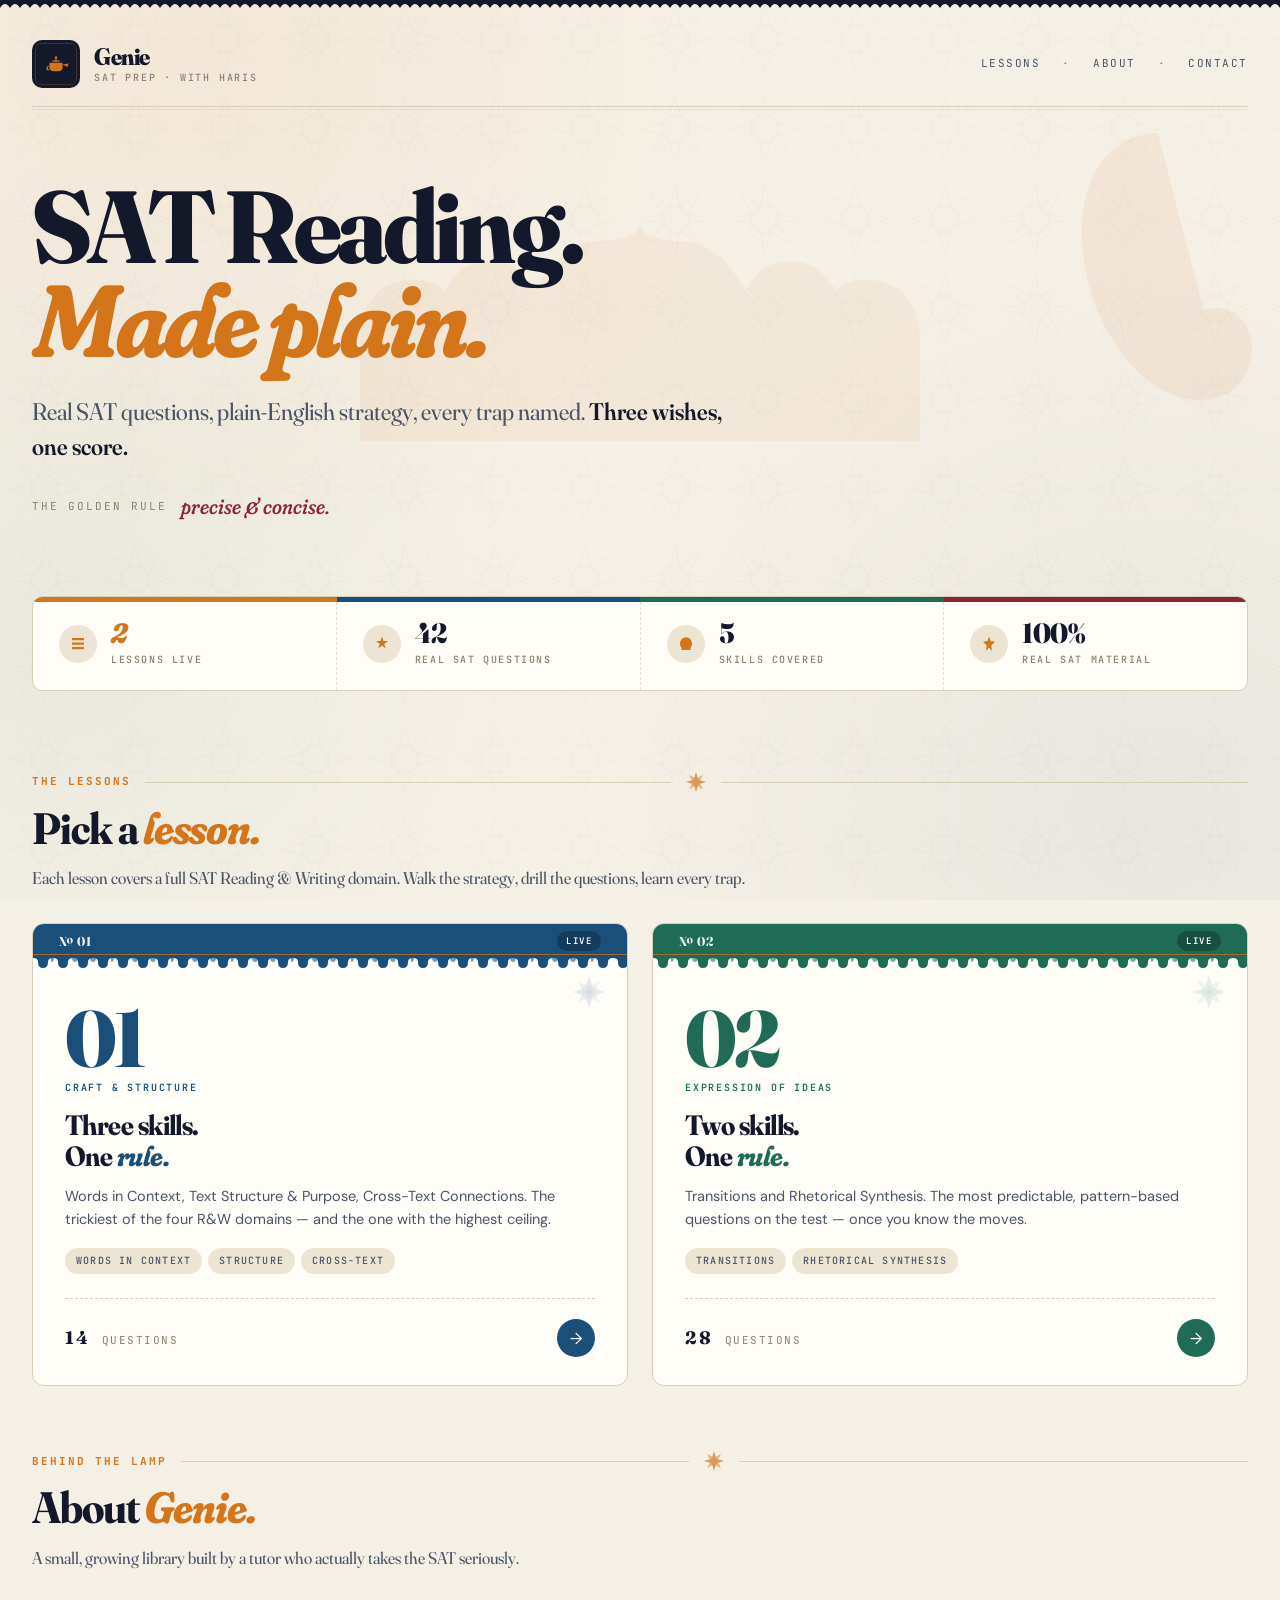
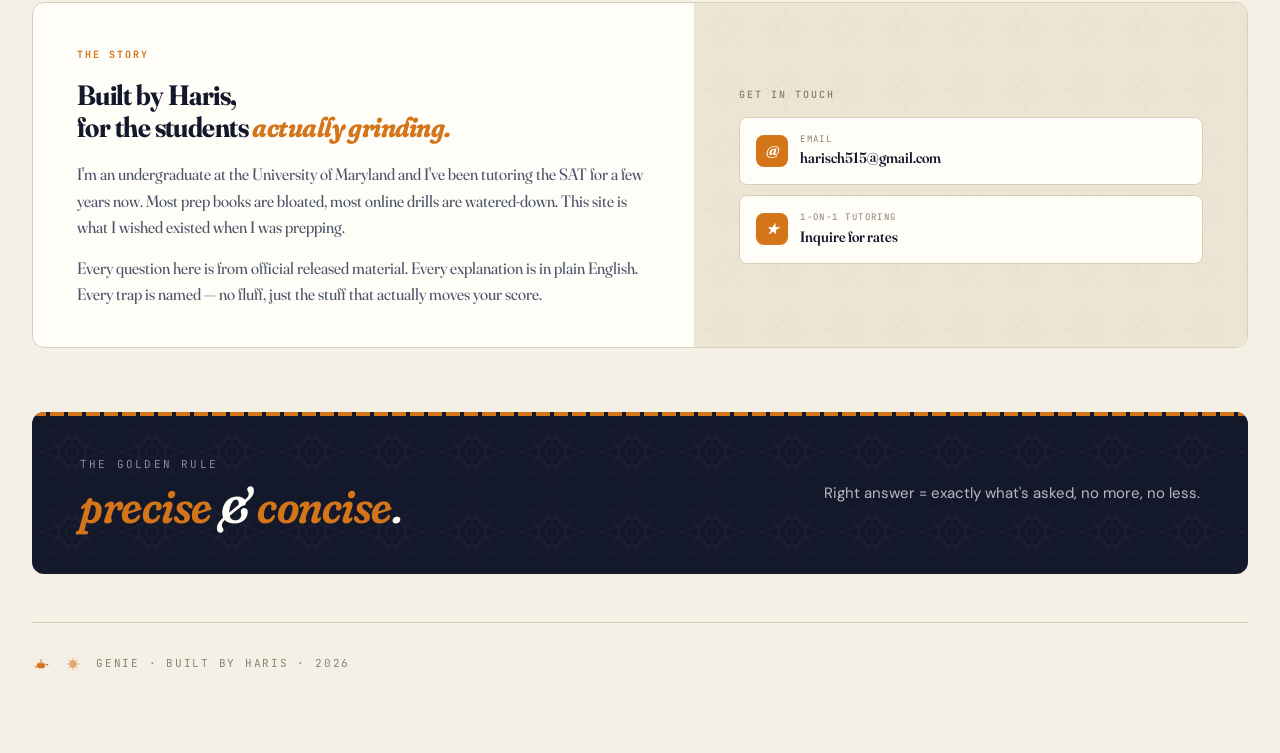
==== index.html @ b283411b "Add files via upload" ====
<!DOCTYPE html>
<html lang="en">
<head>
<meta charset="UTF-8">
<meta name="viewport" content="width=device-width, initial-scale=1.0">
<title>Genie · SAT Prep with Haris</title>
<meta name="description" content="Real SAT Reading & Writing questions, walked through in plain English.">
<meta property="og:title" content="Genie · SAT Prep with Haris">
<meta property="og:description" content="Real SAT Reading & Writing questions, walked through in plain English.">
<meta property="og:type" content="website">
<meta name="twitter:card" content="summary">
<link rel="icon" type="image/svg+xml" href="data:image/svg+xml,%3Csvg xmlns='http://www.w3.org/2000/svg' viewBox='0 0 100 100'%3E%3Crect width='100' height='100' rx='18' fill='%2314182b'/%3E%3Cg fill='%23d4751a'%3E%3Ccircle cx='50' cy='28' r='4'/%3E%3Crect x='48' y='30' width='4' height='8'/%3E%3Cellipse cx='50' cy='40' rx='14' ry='2.5'/%3E%3Cpath d='M 30 46 Q 28 46 28 50 L 28 62 Q 28 72 40 74 L 60 74 Q 72 72 72 62 L 72 50 Q 72 46 70 46 Z'/%3E%3Cpath d='M 72 52 L 92 48 L 88 60 Z'/%3E%3Cpath d='M 28 56 Q 18 56 18 64 Q 18 72 24 72 L 28 70 Q 22 66 22 62 Q 22 58 28 58 Z'/%3E%3C/g%3E%3C/svg%3E">
<link rel="preconnect" href="https://fonts.googleapis.com">
<link rel="preconnect" href="https://fonts.gstatic.com" crossorigin>
<link href="https://fonts.googleapis.com/css2?family=Fraunces:opsz,wght,SOFT@9..144,400;9..144,500;9..144,600;9..144,700;9..144,800;9..144,900&family=DM+Sans:opsz,wght@9..40,400;9..40,500;9..40,600;9..40,700&family=JetBrains+Mono:wght@400;500;600&display=swap" rel="stylesheet">
<link rel="stylesheet" href="style.css">
</head>
<body>
<div class="app">
  <div class="frieze-top"></div>

  <div class="topbar">
    <a href="index.html" class="brand-link">
      <div class="brand-mark"><svg viewBox="0 0 100 100" xmlns="http://www.w3.org/2000/svg">
        <circle cx="50" cy="28" r="4"/>
        <rect x="48" y="30" width="4" height="8"/>
        <ellipse cx="50" cy="40" rx="14" ry="2.5"/>
        <path d="M 30 46 Q 28 46 28 50 L 28 62 Q 28 72 40 74 L 60 74 Q 72 72 72 62 L 72 50 Q 72 46 70 46 Z"/>
        <path d="M 72 52 L 92 48 L 88 60 Z"/>
        <path d="M 28 56 Q 18 56 18 64 Q 18 72 24 72 L 28 70 Q 22 66 22 62 Q 22 58 28 58 Z"/>
      </svg></div>
      <div class="brand-text">
        <div class="brand-name">Genie</div>
        <div class="brand-tag">SAT Prep · with Haris</div>
      </div>
    </a>
    <nav class="topbar-meta">
      <a href="index.html#lessons">Lessons</a>
      <span class="dot">·</span>
      <a href="index.html#about">About</a>
      <span class="dot">·</span>
      <a href="mailto:harisch515@gmail.com">Contact</a>
    </nav>
  </div>


  <section class="hero">
    <svg class="hero-arch" viewBox="0 0 720 280" xmlns="http://www.w3.org/2000/svg" aria-hidden="true" preserveAspectRatio="xMidYMid meet">
      <path d="M 80 280 L 80 180 Q 80 130, 120 120 Q 150 115, 165 130 Q 180 100, 210 100 Q 240 100, 255 130 Q 280 80, 320 80 Q 360 80, 360 60 Q 360 80, 400 80 Q 440 80, 465 130 Q 480 100, 510 100 Q 540 100, 555 130 Q 570 115, 600 120 Q 640 130, 640 180 L 640 280 Z" fill="currentColor"/>
    </svg>
    <svg class="hero-boteh" viewBox="0 0 200 280" xmlns="http://www.w3.org/2000/svg" aria-hidden="true">
      <path d="M100,10 C55,10 30,55 38,115 C44,165 75,210 105,225 C140,243 175,228 178,195 C181,165 158,150 138,158 Z" fill="currentColor"/>
    </svg>
    <h1 class="hero-title">SAT Reading.<br><span class="accent">Made plain.</span></h1>
    <p class="hero-sub">Real SAT questions, plain-English strategy, every trap named. <strong>Three wishes, one score.</strong></p>
    <div class="hero-rule">
      <span class="hero-rule-label">The Golden Rule</span>
      <span class="hero-rule-text">precise &amp; concise.</span>
    </div>
  </section>

  <div class="stats-bar">
    <div class="stat">
      <div class="stat-icon"><svg viewBox="0 0 24 24"><path d="M4 4 L20 4 L20 7 L4 7 Z M4 10 L20 10 L20 13 L4 13 Z M4 16 L20 16 L20 19 L4 19 Z"/></svg></div>
      <div class="stat-body"><div class="stat-num"><em>2</em></div><div class="stat-label">Lessons live</div></div>
    </div>
    <div class="stat">
      <div class="stat-icon"><svg viewBox="0 0 24 24"><path d="M12 2 L14 8 L20 8 L15 12 L17 18 L12 14 L7 18 L9 12 L4 8 L10 8 Z"/></svg></div>
      <div class="stat-body"><div class="stat-num">42</div><div class="stat-label">Real SAT questions</div></div>
    </div>
    <div class="stat">
      <div class="stat-icon"><svg viewBox="0 0 24 24"><path d="M12 3 C7 3 4 7 4 12 C4 14 5 16 6 17 L6 20 L18 20 L18 17 C19 16 20 14 20 12 C20 7 17 3 12 3 Z"/></svg></div>
      <div class="stat-body"><div class="stat-num">5</div><div class="stat-label">Skills covered</div></div>
    </div>
    <div class="stat">
      <div class="stat-icon"><svg viewBox="0 0 24 24"><path d="M12 2 L14 8 L20 9 L15 14 L16 21 L12 17 L8 21 L9 14 L4 9 L10 8 Z"/></svg></div>
      <div class="stat-body"><div class="stat-num">100%</div><div class="stat-label">Real SAT material</div></div>
    </div>
  </div>

  <section class="section" id="lessons">
    <div class="section-hdr">
      <div class="section-eyebrow">The Lessons</div>
      <span class="section-rule"></span>
      <svg class="ornament-star" viewBox="0 0 24 24" xmlns="http://www.w3.org/2000/svg" aria-hidden="true">
        <path d="M12 1 L14.5 9.5 L23 12 L14.5 14.5 L12 23 L9.5 14.5 L1 12 L9.5 9.5 Z"/>
        <path d="M12 1 L14.5 9.5 L23 12 L14.5 14.5 L12 23 L9.5 14.5 L1 12 L9.5 9.5 Z" transform="rotate(45 12 12)" opacity="0.7"/>
      </svg>
      <span class="section-rule"></span>
    </div>
    <h2 class="section-title">Pick a <em>lesson.</em></h2>
    <p class="section-sub">Each lesson covers a full SAT Reading &amp; Writing domain. Walk the strategy, drill the questions, learn every trap.</p>

    <div class="lesson-grid">
      
      <a href="craft-and-structure.html" class="lesson-card" style="--card-color: var(--c-cs)">
        <div class="muqarnas-frieze">
          <div class="tier-1">
            <span class="frieze-num">№ 01</span>
            <span class="frieze-badge">Live</span>
          </div>
          <div class="tier-divider"></div>
          <div class="tier-2"></div>
        </div>
        <div class="card-body">
          <svg class="card-corner" viewBox="0 0 40 40" xmlns="http://www.w3.org/2000/svg" aria-hidden="true">
            <path d="M20 4 L24 16 L36 20 L24 24 L20 36 L16 24 L4 20 L16 16 Z" fill="currentColor" opacity="0.6"/>
            <path d="M20 4 L24 16 L36 20 L24 24 L20 36 L16 24 L4 20 L16 16 Z" transform="rotate(45 20 20)" fill="currentColor" opacity="0.4"/>
            <circle cx="20" cy="20" r="2.5" fill="currentColor"/>
          </svg>
          <div class="card-num">01</div>
          <div class="card-skill">Craft &amp; Structure</div>
          <h3 class="card-title">Three skills.<br>One <em>rule.</em></h3>
          <p class="card-desc">Words in Context, Text Structure &amp; Purpose, Cross-Text Connections. The trickiest of the four R&amp;W domains — and the one with the highest ceiling.</p>
          <div class="card-topics"><span class="topic-pill">Words in Context</span><span class="topic-pill">Structure</span><span class="topic-pill">Cross-Text</span></div>
          <div class="card-foot">
            <div class="card-qcount"><strong>14</strong> questions</div>
            <div class="card-arrow">→</div>
          </div>
        </div>
      </a>
    
      
      <a href="expression-of-ideas.html" class="lesson-card" style="--card-color: var(--c-eoi)">
        <div class="muqarnas-frieze">
          <div class="tier-1">
            <span class="frieze-num">№ 02</span>
            <span class="frieze-badge">Live</span>
          </div>
          <div class="tier-divider"></div>
          <div class="tier-2"></div>
        </div>
        <div class="card-body">
          <svg class="card-corner" viewBox="0 0 40 40" xmlns="http://www.w3.org/2000/svg" aria-hidden="true">
            <path d="M20 4 L24 16 L36 20 L24 24 L20 36 L16 24 L4 20 L16 16 Z" fill="currentColor" opacity="0.6"/>
            <path d="M20 4 L24 16 L36 20 L24 24 L20 36 L16 24 L4 20 L16 16 Z" transform="rotate(45 20 20)" fill="currentColor" opacity="0.4"/>
            <circle cx="20" cy="20" r="2.5" fill="currentColor"/>
          </svg>
          <div class="card-num">02</div>
          <div class="card-skill">Expression of Ideas</div>
          <h3 class="card-title">Two skills.<br>One <em>rule.</em></h3>
          <p class="card-desc">Transitions and Rhetorical Synthesis. The most predictable, pattern-based questions on the test — once you know the moves.</p>
          <div class="card-topics"><span class="topic-pill">Transitions</span><span class="topic-pill">Rhetorical Synthesis</span></div>
          <div class="card-foot">
            <div class="card-qcount"><strong>28</strong> questions</div>
            <div class="card-arrow">→</div>
          </div>
        </div>
      </a>
    
    </div>
  </section>

  <section class="section" id="about">
    <div class="section-hdr">
      <div class="section-eyebrow">Behind the Lamp</div>
      <span class="section-rule"></span>
      <svg class="ornament-star" viewBox="0 0 24 24" xmlns="http://www.w3.org/2000/svg" aria-hidden="true">
        <path d="M12 1 L14.5 9.5 L23 12 L14.5 14.5 L12 23 L9.5 14.5 L1 12 L9.5 9.5 Z"/>
        <path d="M12 1 L14.5 9.5 L23 12 L14.5 14.5 L12 23 L9.5 14.5 L1 12 L9.5 9.5 Z" transform="rotate(45 12 12)" opacity="0.7"/>
      </svg>
      <span class="section-rule"></span>
    </div>
    <h2 class="section-title">About <em>Genie.</em></h2>
    <p class="section-sub">A small, growing library built by a tutor who actually takes the SAT seriously.</p>

    <div class="about">
      <div class="about-left">
        <div class="about-eyebrow">The Story</div>
        <h3 class="about-title">Built by Haris,<br>for the students <em>actually grinding.</em></h3>
        <p class="about-text">I'm an undergraduate at the University of Maryland and I've been tutoring the SAT for a few years now. Most prep books are bloated, most online drills are watered-down. This site is what I wished existed when I was prepping.</p>
        <p class="about-text">Every question here is from official released material. Every explanation is in plain English. Every trap is named — no fluff, just the stuff that actually moves your score.</p>
      </div>
      <div class="about-right">
        <div class="contact-eyebrow">Get in touch</div>
        <ul class="contact-list">
          <li>
            <a class="contact-item" href="mailto:harisch515@gmail.com">
              <span class="contact-icon">@</span>
              <div>
                <div class="contact-label">Email</div>
                <div class="contact-value">harisch515@gmail.com</div>
              </div>
            </a>
          </li>
          <li>
            <a class="contact-item" href="mailto:harisch515@gmail.com?subject=SAT%20Tutoring%20Inquiry">
              <span class="contact-icon">★</span>
              <div>
                <div class="contact-label">1-on-1 tutoring</div>
                <div class="contact-value">Inquire for rates</div>
              </div>
            </a>
          </li>
        </ul>
      </div>
    </div>
  </section>

  
  <div class="golden-rule-strip">
    <div>
      <div class="rule-label">The Golden Rule</div>
      <div class="rule-text"><em>precise</em> &amp; <em>concise</em>.</div>
    </div>
    <div class="rule-sub">Right answer = exactly what's asked, no more, no less.</div>
  </div>


  
  <div class="footer">
    <div class="footer-brand">
      <svg class="footer-lamp" viewBox="0 0 100 100" xmlns="http://www.w3.org/2000/svg">
        <circle cx="50" cy="28" r="4"/>
        <rect x="48" y="30" width="4" height="8"/>
        <ellipse cx="50" cy="40" rx="14" ry="2.5"/>
        <path d="M 30 46 Q 28 46 28 50 L 28 62 Q 28 72 40 74 L 60 74 Q 72 72 72 62 L 72 50 Q 72 46 70 46 Z"/>
        <path d="M 72 52 L 92 48 L 88 60 Z"/>
        <path d="M 28 56 Q 18 56 18 64 Q 18 72 24 72 L 28 70 Q 22 66 22 62 Q 22 58 28 58 Z"/>
      </svg>
      <svg class="footer-ornament" viewBox="0 0 24 24" aria-hidden="true">
        <path d="M12 1 L14.5 9.5 L23 12 L14.5 14.5 L12 23 L9.5 14.5 L1 12 L9.5 9.5 Z"/>
        <path d="M12 1 L14.5 9.5 L23 12 L14.5 14.5 L12 23 L9.5 14.5 L1 12 L9.5 9.5 Z" transform="rotate(45 12 12)"/>
      </svg>
      <span>Genie · Built by Haris · 2026</span>
    </div>
  </div>
</div>
</body>
</html>
---- style.css ----
/* ==========================================================================
   Genie · SAT Prep — Shared Stylesheet
   Persian/Mughal-influenced design system
   ========================================================================== */

:root {
  --bg: #f5f0e6;
  --bg-warm: #ede5d4;
  --paper: #fffdf8;
  --ink: #14182b;
  --ink-soft: #4a5468;
  --ink-muted: #8a8170;
  --rule: #d9cfb8;
  --rule-soft: #e8e0cc;
  --accent: #8b2635;
  --gold: #b8851a;
  --saffron: #d4751a;
  --saffron-deep: #b8601a;
  --saffron-soft: #f0dcc4;
  --teal: #2a6f7a;
  --correct: #2d6a4f;
  --correct-bg: #d8e8df;
  --wrong: #a73a4b;
  --wrong-bg: #f4dcdc;
  --wrong-soft: #e6c4c4;

  /* Lesson + skill colors */
  --c-cs: #1a4f7a;
  --c-eoi: #1f6b56;
  --c-words: #1a4f7a;
  --c-structure: #b8651e;
  --c-cross: #6b3aa0;
  --c-trans: #1f6b56;
  --c-syn: #8c4a1c;

  --serif: "Fraunces", Georgia, serif;
  --sans: "DM Sans", -apple-system, sans-serif;
  --mono: "JetBrains Mono", monospace;
}

* { box-sizing: border-box; margin: 0; padding: 0; }

html { scroll-behavior: smooth; }
body {
  font-family: var(--sans);
  background: var(--bg);
  color: var(--ink);
  min-height: 100vh;
  line-height: 1.6;
  -webkit-font-smoothing: antialiased;
  background-image:
    radial-gradient(circle at 15% 5%, rgba(212, 117, 26, 0.07) 0%, transparent 40%),
    radial-gradient(circle at 90% 90%, rgba(26, 79, 122, 0.06) 0%, transparent 40%),
    radial-gradient(circle at 5% 70%, rgba(31, 107, 86, 0.05) 0%, transparent 35%),
    url("data:image/svg+xml;utf8,<svg xmlns='http://www.w3.org/2000/svg' width='90' height='90' viewBox='0 0 90 90'><g fill='none' stroke='%2314182b' stroke-width='0.5' opacity='0.05'><path d='M45 5 L52 32 L79 39 L52 46 L45 73 L38 46 L11 39 L38 32 Z'/><path d='M45 5 L52 32 L79 39 L52 46 L45 73 L38 46 L11 39 L38 32 Z' transform='rotate(45 45 39)'/><circle cx='45' cy='39' r='5'/><circle cx='45' cy='39' r='14'/></g></svg>");
  background-size: auto, auto, auto, 90px 90px;
  background-attachment: fixed;
}

.app { max-width: 1280px; margin: 0 auto; padding: 28px 32px 80px; position: relative; }
.app-narrow { max-width: 1100px; margin: 0 auto; padding: 28px 32px 80px; position: relative; }

/* ============ TOP MUGHAL FRIEZE ============ */
.frieze-top {
  height: 8px;
  margin: -28px -32px 32px;
  background: url("data:image/svg+xml;utf8,<svg xmlns='http://www.w3.org/2000/svg' width='40' height='8' viewBox='0 0 40 8' preserveAspectRatio='none'><path d='M 0 8 Q 5 0 10 8 Q 15 0 20 8 Q 25 0 30 8 Q 35 0 40 8 L 40 0 L 0 0 Z' fill='%2314182b'/></svg>") repeat-x;
  background-size: 40px 8px;
  position: relative;
}
.frieze-top::before {
  content: ""; position: absolute; top: -3px; left: 0; right: 0;
  height: 3px; background: var(--saffron);
}

/* ============ TOPBAR ============ */
.topbar {
  display: flex; align-items: center; justify-content: space-between;
  margin-bottom: 64px; padding-bottom: 18px;
  border-bottom: 1px solid var(--rule);
  flex-wrap: wrap; gap: 16px; position: relative;
}
.topbar::after {
  content: ""; position: absolute; bottom: -4px; left: 0; right: 0;
  border-bottom: 1px dotted var(--rule);
}
.brand-link {
  display: flex; align-items: center; gap: 14px;
  text-decoration: none; color: inherit;
  transition: opacity 0.15s;
}
.brand-link:hover { opacity: 0.75; }
.brand-mark {
  width: 48px; height: 48px; border-radius: 10px;
  background: var(--ink);
  display: flex; align-items: center; justify-content: center;
  flex-shrink: 0; position: relative;
}
.brand-mark::after {
  content: ""; position: absolute; inset: 3px;
  border-radius: 7px;
  border: 1px solid rgba(212, 117, 26, 0.25);
  pointer-events: none;
}
.brand-mark svg { width: 30px; height: 30px; fill: var(--saffron); }
.brand-text { display: flex; flex-direction: column; line-height: 1.05; }
.brand-name {
  font-family: var(--serif); font-size: 24px; font-weight: 800;
  color: var(--ink); letter-spacing: -0.02em;
  font-variation-settings: "opsz" 144, "SOFT" 30;
}
.brand-tag {
  font-family: var(--mono); font-size: 10px;
  text-transform: uppercase; letter-spacing: 0.18em;
  color: var(--ink-muted); margin-top: 4px; font-weight: 500;
}
.topbar-meta {
  display: flex; gap: 22px; align-items: center;
  font-family: var(--mono); font-size: 11px;
  text-transform: uppercase; letter-spacing: 0.14em;
  color: var(--ink-muted);
}
.topbar-meta a {
  color: var(--ink-soft); text-decoration: none;
  transition: color 0.15s;
}
.topbar-meta a:hover { color: var(--saffron); }
.topbar-meta .dot { color: var(--saffron); }

/* ============ BREADCRUMB ============ */
.breadcrumb {
  display: flex; align-items: center; gap: 10px;
  font-family: var(--mono); font-size: 11px;
  text-transform: uppercase; letter-spacing: 0.14em;
  color: var(--ink-muted); margin-bottom: 24px;
  flex-wrap: wrap;
}
.breadcrumb a {
  color: var(--ink-soft); text-decoration: none;
  transition: color 0.15s;
}
.breadcrumb a:hover { color: var(--saffron); }
.breadcrumb .crumb-arrow { color: var(--saffron); }
.breadcrumb .current { color: var(--ink); font-weight: 600; }

/* ============ HERO ============ */
.hero {
  margin-bottom: 56px; position: relative; padding: 8px 0 16px;
}
.hero-arch, .hero-boteh {
  position: absolute; pointer-events: none; z-index: 0;
}
.hero-arch {
  top: -10px; left: 50%; transform: translateX(-50%);
  width: min(720px, 100%); height: 280px;
  color: var(--saffron); opacity: 0.06;
}
.hero-boteh {
  top: -50px; right: -30px; width: 240px;
  color: var(--saffron); opacity: 0.08;
}
.hero > *:not(.hero-arch):not(.hero-boteh) { position: relative; z-index: 1; }
@media (max-width: 880px) { .hero-boteh { width: 160px; opacity: 0.06; } }

.hero-eyebrow {
  font-family: var(--mono); font-size: 11px;
  text-transform: uppercase; letter-spacing: 0.18em;
  color: var(--saffron); font-weight: 700; margin-bottom: 16px;
  display: inline-flex; align-items: center; gap: 10px;
}
.hero-eyebrow .lesson-num {
  background: var(--saffron); color: white;
  padding: 3px 8px; border-radius: 4px;
  font-size: 10px; letter-spacing: 0.14em;
}
.hero-title {
  font-family: var(--serif); font-weight: 800;
  font-size: clamp(48px, 8vw, 120px);
  line-height: 0.92; letter-spacing: -0.04em;
  color: var(--ink); margin-bottom: 28px;
  font-variation-settings: "opsz" 144, "SOFT" 30;
}
.hero-title .accent {
  font-style: italic; color: var(--saffron); font-weight: 700;
  font-variation-settings: "opsz" 144, "SOFT" 100;
}
.hero-sub {
  font-family: var(--serif); font-size: clamp(18px, 2.2vw, 24px);
  line-height: 1.45; color: var(--ink-soft);
  max-width: 720px; margin-bottom: 24px;
  font-variation-settings: "opsz" 144, "SOFT" 30;
}
.hero-sub strong { color: var(--ink); font-weight: 600; }
.hero-rule {
  display: inline-flex; align-items: center; gap: 14px;
}
.hero-rule-label {
  font-family: var(--mono); font-size: 11px;
  text-transform: uppercase; letter-spacing: 0.18em;
  color: var(--ink-muted);
}
.hero-rule-text {
  font-family: var(--serif); font-style: italic;
  font-size: 22px; color: var(--accent); font-weight: 500;
  font-variation-settings: "opsz" 144, "SOFT" 100;
}

/* ============ STATS BAR ============ */
.stats-bar {
  display: flex; gap: 0; margin-bottom: 80px; padding: 0;
  background: var(--paper); border: 1px solid var(--rule);
  border-radius: 10px; align-items: stretch;
  flex-wrap: wrap; position: relative; overflow: hidden;
}
.stats-bar::before {
  content: ""; position: absolute; top: 0; left: 0; right: 0; height: 5px;
  background: linear-gradient(to right,
    var(--saffron) 0%, var(--saffron) 25%,
    var(--c-cs) 25%, var(--c-cs) 50%,
    var(--c-eoi) 50%, var(--c-eoi) 75%,
    var(--accent) 75%, var(--accent) 100%);
}
.stat {
  display: flex; align-items: center; gap: 14px;
  padding: 22px 26px; flex: 1;
  border-right: 1px dashed var(--rule-soft); min-width: 200px;
}
.stat:last-child { border-right: none; }
.stat-icon {
  width: 38px; height: 38px; flex-shrink: 0; border-radius: 50%;
  background: var(--bg-warm);
  display: flex; align-items: center; justify-content: center;
}
.stat-icon svg { width: 18px; height: 18px; fill: var(--saffron); }
.stat-body { display: flex; flex-direction: column; }
.stat-num {
  font-family: var(--serif); font-size: 28px; font-weight: 800;
  line-height: 1; color: var(--ink); letter-spacing: -0.02em;
  font-variation-settings: "opsz" 144;
}
.stat-num em {
  font-style: italic; color: var(--saffron);
  font-variation-settings: "opsz" 144, "SOFT" 100;
}
.stat-label {
  font-family: var(--mono); font-size: 10px;
  text-transform: uppercase; letter-spacing: 0.16em;
  color: var(--ink-muted); margin-top: 5px; font-weight: 500;
}

/* ============ SECTION ============ */
.section { margin-bottom: 64px; }
.section-hdr {
  display: flex; align-items: center; gap: 14px; margin-bottom: 12px;
}
.section-eyebrow {
  font-family: var(--mono); font-size: 11px;
  text-transform: uppercase; letter-spacing: 0.18em;
  color: var(--saffron); font-weight: 700; flex-shrink: 0;
}
.section-rule { flex: 1; height: 1px; background: var(--rule); }
.ornament-star {
  width: 22px; height: 22px; flex-shrink: 0;
  fill: var(--saffron); opacity: 0.7;
}
.section-title {
  font-family: var(--serif); font-size: clamp(28px, 4vw, 44px);
  font-weight: 700; line-height: 1.05;
  letter-spacing: -0.025em; margin-bottom: 14px;
  font-variation-settings: "opsz" 144, "SOFT" 30;
}
.section-title em {
  font-style: italic; color: var(--saffron);
  font-variation-settings: "opsz" 144, "SOFT" 100;
}
.section-sub {
  font-family: var(--serif); font-size: 17px; line-height: 1.5;
  color: var(--ink-soft); max-width: 720px; margin-bottom: 32px;
  font-variation-settings: "opsz" 144, "SOFT" 30;
}

/* ============ MUQARNAS-STYLED CARDS ============ */
.lesson-grid {
  display: grid; grid-template-columns: repeat(2, 1fr); gap: 24px;
}
.lesson-grid.grid-3 { grid-template-columns: repeat(3, 1fr); }
@media (max-width: 1000px) {
  .lesson-grid, .lesson-grid.grid-3 { grid-template-columns: 1fr; }
}

.lesson-card {
  background: var(--paper);
  border: 1px solid var(--rule);
  border-radius: 12px; padding: 0;
  text-decoration: none; color: var(--ink);
  transition: all 0.3s cubic-bezier(0.2, 0.8, 0.2, 1);
  position: relative; overflow: hidden;
  display: flex; flex-direction: column;
  min-height: 380px;
}
.lesson-card:hover {
  transform: translateY(-4px);
  box-shadow: 0 24px 48px rgba(20, 24, 43, 0.10),
              0 6px 16px rgba(20, 24, 43, 0.04);
  border-color: var(--card-color);
}

/* MUQARNAS frieze - 2 tiers of cusped arches creating depth */
.muqarnas-frieze {
  position: relative;
  flex-shrink: 0;
}
/* Tier 1 - main colored band */
.muqarnas-frieze .tier-1 {
  height: 30px;
  background: var(--card-color);
  position: relative;
}
/* Tier 1 cusped bottom edge */
.muqarnas-frieze .tier-1::after {
  content: ""; position: absolute;
  top: 100%; left: 0; right: 0; height: 14px;
  background: var(--card-color);
  -webkit-mask: url("data:image/svg+xml;utf8,<svg xmlns='http://www.w3.org/2000/svg' viewBox='0 0 60 14' preserveAspectRatio='none'><path d='M 0 0 L 60 0 L 60 4 Q 55 4 55 8 Q 55 14 50 14 Q 45 14 45 8 Q 45 4 40 4 Q 35 4 35 8 Q 35 14 30 14 Q 25 14 25 8 Q 25 4 20 4 Q 15 4 15 8 Q 15 14 10 14 Q 5 14 5 8 Q 5 4 0 4 Z' fill='black'/></svg>") repeat-x;
  -webkit-mask-size: 60px 14px;
  mask: url("data:image/svg+xml;utf8,<svg xmlns='http://www.w3.org/2000/svg' viewBox='0 0 60 14' preserveAspectRatio='none'><path d='M 0 0 L 60 0 L 60 4 Q 55 4 55 8 Q 55 14 50 14 Q 45 14 45 8 Q 45 4 40 4 Q 35 4 35 8 Q 35 14 30 14 Q 25 14 25 8 Q 25 4 20 4 Q 15 4 15 8 Q 15 14 10 14 Q 5 14 5 8 Q 5 4 0 4 Z' fill='black'/></svg>") repeat-x;
  mask-size: 60px 14px;
}
/* Tier 2 - smaller indented band creating muqarnas depth */
.muqarnas-frieze .tier-2 {
  position: absolute;
  top: 30px;
  left: 18px; right: 18px;
  height: 8px;
  background: var(--card-color);
  opacity: 0.55;
  -webkit-mask: url("data:image/svg+xml;utf8,<svg xmlns='http://www.w3.org/2000/svg' viewBox='0 0 30 8' preserveAspectRatio='none'><path d='M 0 0 L 30 0 L 30 2 Q 27 2 27 4 Q 27 8 24 8 Q 21 8 21 4 Q 21 2 18 2 Q 15 2 15 4 Q 15 8 12 8 Q 9 8 9 4 Q 9 2 6 2 Q 3 2 3 4 Q 3 8 0 8 L 0 4 Z' fill='black'/></svg>") repeat-x;
  -webkit-mask-size: 30px 8px;
  mask: url("data:image/svg+xml;utf8,<svg xmlns='http://www.w3.org/2000/svg' viewBox='0 0 30 8' preserveAspectRatio='none'><path d='M 0 0 L 30 0 L 30 2 Q 27 2 27 4 Q 27 8 24 8 Q 21 8 21 4 Q 21 2 18 2 Q 15 2 15 4 Q 15 8 12 8 Q 9 8 9 4 Q 9 2 6 2 Q 3 2 3 4 Q 3 8 0 8 L 0 4 Z' fill='black'/></svg>") repeat-x;
  mask-size: 30px 8px;
  z-index: 1;
}
/* Saffron divider line between tiers */
.muqarnas-frieze .tier-divider {
  position: absolute;
  top: 30px; left: 0; right: 0;
  height: 1.5px;
  background: var(--saffron);
  opacity: 0.7;
  z-index: 2;
}
.frieze-num {
  position: absolute; top: 7px; left: 26px;
  font-family: var(--serif); font-size: 13px; font-weight: 700;
  color: white; opacity: 0.92; letter-spacing: 0.08em;
  z-index: 3;
  font-variation-settings: "opsz" 144;
}
.frieze-badge {
  position: absolute; top: 7px; right: 26px;
  font-family: var(--mono); font-size: 9px;
  text-transform: uppercase; letter-spacing: 0.16em;
  color: white; background: rgba(0,0,0,0.25);
  padding: 3px 9px; border-radius: 99px;
  z-index: 3; font-weight: 600;
}
.frieze-badge.badge-soon { background: rgba(255,255,255,0.15); }

.card-body {
  padding: 50px 32px 28px;
  display: flex; flex-direction: column;
  flex: 1; position: relative;
}
.card-corner {
  position: absolute; top: 18px; right: 18px;
  width: 40px; height: 40px;
  color: var(--card-color); opacity: 0.18;
  transition: opacity 0.3s, transform 0.4s ease;
  pointer-events: none;
}
.lesson-card:hover .card-corner {
  opacity: 0.4; transform: rotate(22.5deg);
}
.card-num {
  font-family: var(--serif); font-weight: 800;
  font-size: 80px; line-height: 0.85;
  color: var(--card-color); margin-bottom: 8px;
  letter-spacing: -0.04em;
  font-variation-settings: "opsz" 144;
}
.card-skill {
  font-family: var(--mono); font-size: 10px;
  text-transform: uppercase; letter-spacing: 0.18em;
  color: var(--card-color); margin-bottom: 14px; font-weight: 600;
}
.card-title {
  font-family: var(--serif); font-size: 28px; font-weight: 700;
  line-height: 1.1; letter-spacing: -0.02em;
  color: var(--ink); margin-bottom: 14px;
  font-variation-settings: "opsz" 144, "SOFT" 30;
}
.card-title em {
  font-style: italic; color: var(--card-color);
  font-variation-settings: "opsz" 144, "SOFT" 100;
}
.card-desc {
  font-size: 14.5px; line-height: 1.55;
  color: var(--ink-soft); margin-bottom: 18px;
}
.card-topics {
  display: flex; flex-wrap: wrap; gap: 6px; margin-bottom: 24px;
}
.topic-pill {
  font-family: var(--mono); font-size: 10px;
  text-transform: uppercase; letter-spacing: 0.12em;
  padding: 5px 11px; background: var(--bg-warm);
  border-radius: 99px; color: var(--ink-soft); font-weight: 500;
}
.card-foot {
  margin-top: auto; padding-top: 20px;
  border-top: 1px dashed var(--rule);
  display: flex; align-items: center; justify-content: space-between;
}
.card-qcount {
  font-family: var(--mono); font-size: 11px;
  text-transform: uppercase; letter-spacing: 0.14em;
  color: var(--ink-muted);
}
.card-qcount strong {
  font-family: var(--serif); font-size: 18px;
  color: var(--ink); font-weight: 700; margin-right: 4px;
}
.card-arrow {
  width: 38px; height: 38px; border-radius: 50%;
  background: var(--card-color); color: white;
  display: flex; align-items: center; justify-content: center;
  font-size: 16px; transition: transform 0.2s; flex-shrink: 0;
}
.lesson-card:hover .card-arrow { transform: translateX(4px); }

/* ============ ABOUT / CONTACT ============ */
.about {
  background: var(--paper); border: 1px solid var(--rule);
  border-radius: 12px; padding: 0; overflow: hidden;
  display: grid; grid-template-columns: 1.2fr 1fr; position: relative;
}
@media (max-width: 880px) { .about { grid-template-columns: 1fr; } }
.about-left {
  padding: 44px 44px 40px;
  border-right: 1px solid var(--rule-soft);
}
@media (max-width: 880px) {
  .about-left { border-right: none; border-bottom: 1px solid var(--rule-soft); }
}
.about-eyebrow {
  font-family: var(--mono); font-size: 10px;
  text-transform: uppercase; letter-spacing: 0.2em;
  color: var(--saffron); font-weight: 700; margin-bottom: 16px;
}
.about-title {
  font-family: var(--serif); font-size: 28px; font-weight: 700;
  letter-spacing: -0.02em; line-height: 1.15;
  margin-bottom: 18px;
  font-variation-settings: "opsz" 144, "SOFT" 30;
}
.about-title em {
  font-style: italic; color: var(--saffron);
  font-variation-settings: "opsz" 144, "SOFT" 100;
}
.about-text {
  font-family: var(--serif); font-size: 16.5px;
  line-height: 1.6; color: var(--ink-soft);
  font-variation-settings: "opsz" 144, "SOFT" 30;
}
.about-text + .about-text { margin-top: 14px; }
.about-right {
  padding: 44px; background: var(--bg-warm);
  background-image: url("data:image/svg+xml;utf8,<svg xmlns='http://www.w3.org/2000/svg' width='60' height='60' viewBox='0 0 60 60'><g fill='none' stroke='%2314182b' stroke-width='0.5' opacity='0.06'><path d='M30 6 L34 22 L50 26 L34 30 L30 46 L26 30 L10 26 L26 22 Z'/><path d='M30 6 L34 22 L50 26 L34 30 L30 46 L26 30 L10 26 L26 22 Z' transform='rotate(45 30 26)'/></g></svg>");
  display: flex; flex-direction: column; justify-content: center;
}
.contact-eyebrow {
  font-family: var(--mono); font-size: 10px;
  text-transform: uppercase; letter-spacing: 0.2em;
  color: var(--ink-muted); font-weight: 600; margin-bottom: 14px;
}
.contact-list { list-style: none; display: flex; flex-direction: column; gap: 10px; }
.contact-item {
  display: flex; align-items: center; gap: 12px;
  padding: 14px 16px;
  background: var(--paper); border: 1px solid var(--rule);
  border-radius: 8px; text-decoration: none;
  color: var(--ink); transition: all 0.15s;
}
.contact-item:hover {
  border-color: var(--saffron); transform: translateX(2px);
}
.contact-icon {
  width: 32px; height: 32px; border-radius: 8px;
  background: var(--saffron); color: white;
  display: flex; align-items: center; justify-content: center;
  flex-shrink: 0;
  font-family: var(--serif); font-weight: 700;
  font-size: 14px; font-style: italic;
}
.contact-label {
  font-family: var(--mono); font-size: 9px;
  text-transform: uppercase; letter-spacing: 0.16em; color: var(--ink-muted);
}
.contact-value {
  font-family: var(--serif); font-weight: 600;
  font-size: 15px; color: var(--ink);
  font-variation-settings: "opsz" 144, "SOFT" 30;
}

/* ============ STRATEGY CARD ============ */
.strategy-card {
  background: var(--paper);
  border: 1px solid var(--rule);
  border-radius: 12px;
  padding: 0;
  overflow: hidden;
  position: relative;
}
.strategy-card .strat-frieze {
  height: 28px;
  background: var(--card-color);
  position: relative;
}
.strategy-card .strat-frieze::after {
  content: ""; position: absolute;
  top: 100%; left: 0; right: 0; height: 12px;
  background: var(--card-color);
  -webkit-mask: url("data:image/svg+xml;utf8,<svg xmlns='http://www.w3.org/2000/svg' viewBox='0 0 60 12' preserveAspectRatio='none'><path d='M 0 0 L 60 0 L 60 4 Q 55 4 55 7 Q 55 12 50 12 Q 45 12 45 7 Q 45 4 40 4 Q 35 4 35 7 Q 35 12 30 12 Q 25 12 25 7 Q 25 4 20 4 Q 15 4 15 7 Q 15 12 10 12 Q 5 12 5 7 Q 5 4 0 4 Z' fill='black'/></svg>") repeat-x;
  -webkit-mask-size: 60px 12px;
  mask: url("data:image/svg+xml;utf8,<svg xmlns='http://www.w3.org/2000/svg' viewBox='0 0 60 12' preserveAspectRatio='none'><path d='M 0 0 L 60 0 L 60 4 Q 55 4 55 7 Q 55 12 50 12 Q 45 12 45 7 Q 45 4 40 4 Q 35 4 35 7 Q 35 12 30 12 Q 25 12 25 7 Q 25 4 20 4 Q 15 4 15 7 Q 15 12 10 12 Q 5 12 5 7 Q 5 4 0 4 Z' fill='black'/></svg>") repeat-x;
  mask-size: 60px 12px;
}
.strategy-body {
  padding: 40px 44px 36px;
}
.strat-label {
  font-family: var(--mono); font-size: 10px;
  text-transform: uppercase; letter-spacing: 0.18em;
  color: var(--card-color); font-weight: 600; margin-bottom: 8px;
}
.strat-h3 {
  font-family: var(--serif); font-size: 28px; font-weight: 700;
  letter-spacing: -0.015em; line-height: 1.1;
  margin-bottom: 28px;
  font-variation-settings: "opsz" 144, "SOFT" 30;
}
.strat-h3 em {
  font-style: italic; color: var(--card-color);
  font-variation-settings: "opsz" 144, "SOFT" 100;
}
.strat-section { margin-bottom: 26px; }
.strat-section:last-child { margin-bottom: 0; }
.strat-section h4 {
  font-family: var(--mono); font-size: 10px;
  text-transform: uppercase; letter-spacing: 0.16em;
  color: var(--ink-muted); margin-bottom: 12px; font-weight: 700;
}
.strat-steps { list-style: none; counter-reset: step; }
.strat-steps li {
  counter-increment: step;
  padding: 10px 0 10px 38px;
  position: relative;
  font-size: 14.5px; line-height: 1.5;
  border-bottom: 1px dashed var(--rule-soft);
}
.strat-steps li:last-child { border-bottom: none; }
.strat-steps li::before {
  content: counter(step);
  position: absolute; left: 0; top: 10px;
  width: 26px; height: 26px;
  background: var(--card-color); color: white;
  border-radius: 50%;
  display: flex; align-items: center; justify-content: center;
  font-family: var(--mono); font-size: 12px; font-weight: 600;
}
.strat-steps li strong { color: var(--ink); font-weight: 600; }
.strat-pills { display: flex; flex-wrap: wrap; gap: 6px; }
.strat-pill {
  font-size: 12px; padding: 5px 11px;
  background: var(--bg-warm); border-radius: 99px;
  color: var(--ink); font-weight: 500;
}
.strat-traps { list-style: none; }
.strat-traps li {
  padding: 8px 0 8px 24px; position: relative;
  font-size: 13.5px; line-height: 1.45; color: var(--ink-soft);
}
.strat-traps li::before {
  content: "✘"; position: absolute; left: 0;
  color: var(--accent); font-weight: 700;
}

/* ============ QUESTION VIEW ============ */
.qbank-grid {
  display: grid;
  grid-template-columns: repeat(auto-fill, minmax(160px, 1fr));
  gap: 12px;
  margin-bottom: 48px;
}
.qchip {
  background: var(--paper); border: 1px solid var(--rule);
  border-radius: 6px; padding: 18px 16px;
  cursor: pointer; transition: all 0.2s;
  text-align: left; font-family: var(--sans);
  position: relative; overflow: hidden;
  aspect-ratio: 1.3 / 1; display: flex; flex-direction: column;
}
.qchip:hover {
  transform: translateY(-2px); border-color: var(--card-color);
  box-shadow: 0 8px 20px rgba(20, 24, 43, 0.08);
}
.qchip .ribbon {
  position: absolute; top: 0; left: 0; right: 0;
  height: 4px; background: var(--card-color);
}
.qchip-num {
  font-family: var(--serif); font-size: 44px; font-weight: 800;
  color: var(--ink); line-height: 1;
  letter-spacing: -0.03em; margin-top: 8px;
  font-variation-settings: "opsz" 144;
}
.qchip-diff {
  margin-top: auto;
  font-family: var(--mono); font-size: 10px;
  text-transform: uppercase; letter-spacing: 0.12em;
  align-self: flex-start;
  padding: 3px 9px; border-radius: 99px;
  background: var(--bg-warm);
}
.qchip-diff.hard { background: var(--wrong-bg); color: var(--accent); }
.qchip-diff.medium { background: #f4e8d0; color: var(--gold); }
.qchip-diff.easy { background: var(--correct-bg); color: var(--correct); }
.qchip.done { background: var(--bg-warm); }
.qchip.done::after {
  content: "✓"; position: absolute; top: 12px; right: 14px;
  color: var(--correct); font-weight: 700; font-size: 16px;
}

/* QUESTION DETAIL */
.qview {
  background: var(--paper); border: 1px solid var(--rule);
  border-radius: 12px; overflow: hidden;
  box-shadow: 0 4px 20px rgba(20, 24, 43, 0.04);
  display: none;
}
.qview.active { display: block; }
.qview-header {
  padding: 20px 32px; border-bottom: 1px solid var(--rule-soft);
  background: linear-gradient(180deg, var(--bg-warm) 0%, var(--bg) 100%);
  display: flex; align-items: center; justify-content: space-between;
  flex-wrap: wrap; gap: 12px;
}
.qview-header-left { display: flex; align-items: center; gap: 14px; }
.qview-back {
  background: var(--paper); border: 1px solid var(--rule);
  border-radius: 99px; padding: 7px 14px;
  font-family: var(--mono); font-size: 11px; color: var(--ink-soft);
  cursor: pointer; transition: all 0.15s;
  text-transform: uppercase; letter-spacing: 0.1em;
}
.qview-back:hover { background: var(--ink); color: var(--paper); border-color: var(--ink); }
.qview-num {
  font-family: var(--serif); font-size: 32px; font-weight: 800;
  line-height: 1; letter-spacing: -0.03em;
  font-variation-settings: "opsz" 144;
}
.qview-skill {
  font-family: var(--mono); font-size: 10px;
  text-transform: uppercase; letter-spacing: 0.16em;
  padding: 6px 12px; border-radius: 99px;
  background: var(--paper); color: var(--card-color);
  border: 1.5px solid var(--card-color); font-weight: 600;
}
.qview-diff {
  font-family: var(--mono); font-size: 10px;
  text-transform: uppercase; letter-spacing: 0.16em;
  color: var(--ink-muted); font-weight: 500;
}
.qview-tools { display: flex; gap: 6px; align-items: center; }
.timer-display {
  font-family: var(--mono); font-size: 16px; font-weight: 600;
  color: var(--ink); letter-spacing: 0.05em;
  min-width: 56px; text-align: center;
  padding: 6px 10px; background: var(--paper);
  border: 1px solid var(--rule); border-radius: 6px;
}
.timer-display.urgent {
  color: var(--paper); background: var(--accent); border-color: var(--accent);
  animation: pulse 0.7s ease-in-out infinite;
}
@keyframes pulse {
  0%, 100% { opacity: 1; } 50% { opacity: 0.65; }
}
.icon-btn {
  background: var(--paper); border: 1px solid var(--rule);
  border-radius: 6px; padding: 8px 12px;
  font-family: var(--mono); font-size: 11px; color: var(--ink-soft);
  cursor: pointer; transition: all 0.15s; font-weight: 500;
}
.icon-btn:hover { background: var(--ink); color: var(--paper); border-color: var(--ink); }
.icon-btn.active { background: var(--ink); color: var(--paper); border-color: var(--ink); }

.qview-body { padding: 36px 48px; }
@media (max-width: 700px) { .qview-body { padding: 24px 20px; } }

.passage {
  font-family: var(--serif); font-size: 17.5px; line-height: 1.7;
  color: var(--ink); margin-bottom: 28px;
  padding: 26px 30px;
  background: var(--bg-warm);
  border-left: 4px solid var(--card-color);
  border-radius: 0 6px 6px 0;
  font-variation-settings: "opsz" 144, "SOFT" 30;
}
.passage em { font-style: italic; color: var(--ink-soft); }
.passage u {
  text-decoration: underline; text-decoration-color: var(--card-color);
  text-decoration-thickness: 2.5px; text-underline-offset: 4px;
  font-weight: 500;
}
.passage .blank {
  display: inline-block; min-width: 90px;
  border-bottom: 2px solid var(--card-color);
  padding: 0 14px; margin: 0 2px;
  color: var(--card-color); font-weight: 600; text-align: center;
}
.text-divider {
  display: block; font-family: var(--mono);
  font-size: 11px; text-transform: uppercase;
  letter-spacing: 0.18em; color: var(--accent);
  margin: 16px 0 10px; padding-top: 16px;
  border-top: 1px dashed var(--rule);
  font-weight: 700; font-style: normal;
}
.text-divider:first-child { padding-top: 0; border-top: none; margin-top: 0; }
.notes-list {
  margin: 12px 0 0; padding-left: 0; list-style: none;
}
.notes-list li {
  padding: 7px 0 7px 22px;
  font-size: 16px; line-height: 1.55;
  position: relative; color: var(--ink);
}
.notes-list li::before {
  content: "•"; position: absolute; left: 0;
  color: var(--card-color); font-weight: 700;
  font-size: 18px; top: 6px;
}
.notes-intro {
  font-style: italic; color: var(--ink-soft);
  font-size: 16px; margin-bottom: 4px;
}
.question-prompt {
  font-family: var(--serif); font-size: 21px; font-weight: 600;
  line-height: 1.4; color: var(--ink); margin-bottom: 24px;
  font-variation-settings: "opsz" 144, "SOFT" 20;
  letter-spacing: -0.01em;
}

.choices {
  display: flex; flex-direction: column; gap: 12px; margin-bottom: 28px;
}
.choice-block { display: flex; flex-direction: column; gap: 0; }
.choice {
  display: flex; align-items: flex-start; gap: 16px;
  padding: 18px 20px;
  background: var(--paper); border: 2px solid var(--rule);
  border-radius: 8px; cursor: pointer; transition: all 0.2s;
  font-size: 15.5px; line-height: 1.5;
  color: var(--ink); text-align: left; width: 100%;
  font-family: var(--sans); position: relative;
}
.choice:hover:not(.locked) {
  border-color: var(--ink); background: var(--bg-warm);
}
.choice-letter {
  flex-shrink: 0; width: 32px; height: 32px; border-radius: 50%;
  background: var(--bg-warm); color: var(--ink);
  display: flex; align-items: center; justify-content: center;
  font-family: var(--serif); font-weight: 800; font-size: 15px;
  transition: all 0.2s;
}
.choice.selected .choice-letter { background: var(--ink); color: var(--paper); }
.choice.selected { border-color: var(--ink); background: var(--bg-warm); }
.choice.correct { border-color: var(--correct); background: var(--correct-bg); }
.choice.correct .choice-letter { background: var(--correct); color: white; }
.choice.wrong {
  border-color: var(--wrong-soft);
  background: rgba(244, 220, 220, 0.5);
  opacity: 0.85;
}
.choice.wrong .choice-letter { background: var(--wrong); color: white; }

.why { overflow: hidden; max-height: 0; transition: max-height 0.4s ease; }
.why.show { max-height: 400px; }
.why-inner {
  padding: 14px 20px 18px 68px;
  font-size: 14.5px; line-height: 1.55;
  border-radius: 0 0 8px 8px; margin-top: -8px;
  border-left: 2px solid; border-right: 2px solid; border-bottom: 2px solid;
}
.why.correct .why-inner {
  background: rgba(216, 232, 223, 0.5);
  border-color: var(--correct); color: var(--ink);
}
.why.wrong .why-inner {
  background: rgba(244, 220, 220, 0.4);
  border-color: var(--wrong-soft); color: var(--ink-soft);
}
.why-tag {
  display: inline-block;
  font-family: var(--mono); font-size: 10px;
  text-transform: uppercase; letter-spacing: 0.16em;
  font-weight: 700; margin-right: 8px;
}
.why.correct .why-tag { color: var(--correct); }
.why.wrong .why-tag { color: var(--wrong); }

.hack {
  margin-top: 24px;
  background: linear-gradient(135deg, #fdf8e8 0%, #fbf3d8 100%);
  border-left: 5px solid var(--gold);
  border-radius: 0 8px 8px 0;
  padding: 24px 28px;
  display: none; position: relative;
}
.hack.show { display: block; animation: slideIn 0.3s ease; }
@keyframes slideIn {
  from { opacity: 0; transform: translateY(-8px); }
  to { opacity: 1; transform: translateY(0); }
}
.hack-header { display: flex; align-items: center; gap: 12px; margin-bottom: 12px; }
.hack-icon {
  width: 36px; height: 36px;
  background: var(--gold); color: white;
  border-radius: 50%;
  display: flex; align-items: center; justify-content: center;
  font-family: var(--serif); font-weight: 800;
  font-size: 18px; font-style: italic;
}
.hack-label {
  font-family: var(--mono); font-size: 11px;
  text-transform: uppercase; letter-spacing: 0.18em;
  color: var(--gold); font-weight: 700;
}
.hack-text {
  font-family: var(--serif); font-size: 17px;
  line-height: 1.55; color: var(--ink);
  font-variation-settings: "opsz" 144, "SOFT" 20;
}
.hack-text strong { color: var(--accent); }

.controls {
  display: flex; align-items: center; flex-wrap: wrap; gap: 10px;
  padding: 20px 0 0; border-top: 1px solid var(--rule-soft); margin-top: 28px;
}
.btn {
  font-family: var(--sans); font-size: 13px; font-weight: 600;
  padding: 11px 20px; border-radius: 6px;
  cursor: pointer; transition: all 0.15s;
  border: 1.5px solid; letter-spacing: 0.01em;
  display: inline-flex; align-items: center; gap: 8px;
}
.btn-primary {
  background: var(--ink); color: var(--paper); border-color: var(--ink);
}
.btn-primary:hover { background: var(--accent); border-color: var(--accent); }
.btn-correct {
  background: var(--correct); color: white; border-color: var(--correct);
}
.btn-correct:hover { background: #1f5039; border-color: #1f5039; }
.btn-ghost {
  background: transparent; color: var(--ink); border-color: var(--rule);
}
.btn-ghost:hover { border-color: var(--ink); background: var(--bg-warm); }
.controls-spacer { flex: 1; }

/* ============ GOLDEN RULE STRIP ============ */
.golden-rule-strip {
  margin: 64px 0 48px;
  background-color: var(--ink);
  background-image: url("data:image/svg+xml;utf8,<svg xmlns='http://www.w3.org/2000/svg' width='80' height='80' viewBox='0 0 80 80'><g fill='none' stroke='%23ffffff' stroke-width='0.6' opacity='0.06'><path d='M40 8 L48 32 L72 40 L48 48 L40 72 L32 48 L8 40 L32 32 Z'/><path d='M40 8 L48 32 L72 40 L48 48 L40 72 L32 48 L8 40 L32 32 Z' transform='rotate(45 40 40)'/><circle cx='40' cy='40' r='6'/><circle cx='40' cy='40' r='14'/></g></svg>");
  background-size: 80px 80px; background-repeat: repeat;
  color: var(--paper); border-radius: 12px;
  padding: 44px 48px;
  display: flex; align-items: center; justify-content: space-between;
  flex-wrap: wrap; gap: 24px;
  position: relative; overflow: hidden;
}
.golden-rule-strip::before {
  content: ""; position: absolute; top: 0; left: 0; right: 0; height: 4px;
  background: repeating-linear-gradient(90deg,
    var(--saffron) 0px, var(--saffron) 14px,
    transparent 14px, transparent 18px);
}
.golden-rule-strip .rule-label {
  font-family: var(--mono); font-size: 11px;
  text-transform: uppercase; letter-spacing: 0.2em;
  color: rgba(255,255,255,0.5); margin-bottom: 8px;
}
.golden-rule-strip .rule-text {
  font-family: var(--serif); font-style: italic; font-weight: 600;
  font-size: clamp(28px, 4.5vw, 48px); line-height: 1;
  letter-spacing: -0.01em;
  font-variation-settings: "opsz" 144, "SOFT" 100;
}
.golden-rule-strip .rule-text em { color: var(--saffron); font-style: italic; }
.golden-rule-strip .rule-sub {
  font-size: 15px; color: rgba(255,255,255,0.7);
  max-width: 380px; line-height: 1.5;
}

/* ============ RETURN BAR (back to home/lesson at bottom) ============ */
.return-bar {
  display: flex;
  flex-wrap: wrap;
  gap: 12px;
  margin: 48px 0 32px;
  padding: 24px 28px;
  background: var(--paper);
  border: 1px dashed var(--rule);
  border-radius: 10px;
  align-items: center;
  justify-content: space-between;
}
.return-text {
  font-family: var(--serif);
  font-size: 16px;
  color: var(--ink-soft);
  font-style: italic;
  font-variation-settings: "opsz" 144, "SOFT" 80;
}
.return-text em { color: var(--saffron); }
.return-actions { display: flex; gap: 10px; flex-wrap: wrap; }
.return-link {
  display: inline-flex; align-items: center; gap: 8px;
  padding: 10px 18px;
  background: var(--ink); color: var(--paper);
  border-radius: 99px; text-decoration: none;
  font-family: var(--mono); font-size: 11px;
  text-transform: uppercase; letter-spacing: 0.14em;
  font-weight: 600;
  transition: all 0.15s;
  border: 1.5px solid var(--ink);
}
.return-link:hover { background: var(--saffron); border-color: var(--saffron); }
.return-link.outline {
  background: transparent; color: var(--ink);
}
.return-link.outline:hover { color: white; }

/* ============ FOOTER ============ */
.footer {
  margin-top: 32px; padding-top: 32px;
  border-top: 1px solid var(--rule);
  display: flex; align-items: center; justify-content: space-between;
  flex-wrap: wrap; gap: 16px;
}
.footer-brand {
  display: flex; align-items: center; gap: 10px;
  font-family: var(--mono); font-size: 11px;
  text-transform: uppercase; letter-spacing: 0.16em;
  color: var(--ink-muted);
}
.footer-lamp { width: 18px; height: 18px; fill: var(--saffron); }
.footer-ornament {
  width: 14px; height: 14px;
  fill: var(--saffron); opacity: 0.6; margin: 0 6px;
}

/* ============ POLL ============ */
.poll-bar {
  display: none; align-items: center; gap: 10px;
  margin-bottom: 16px; padding: 10px 14px;
  background: var(--bg-warm); border-radius: 6px;
  border: 1px dashed var(--rule);
}
.poll-bar.active { display: flex; flex-wrap: wrap; }
.poll-bar-label {
  font-family: var(--mono); font-size: 10px;
  text-transform: uppercase; letter-spacing: 0.14em;
  color: var(--ink-muted); font-weight: 600;
}
.poll-btn {
  background: var(--paper); border: 1px solid var(--rule);
  border-radius: 99px; padding: 5px 12px;
  font-family: var(--mono); font-size: 12px;
  cursor: pointer; transition: all 0.15s;
  display: inline-flex; align-items: center; gap: 6px;
}
.poll-btn:hover { background: var(--ink); color: var(--paper); border-color: var(--ink); }
.poll-btn .ltr { font-family: var(--serif); font-weight: 800; font-size: 13px; }
.poll-reset {
  margin-left: auto; background: none; border: none;
  color: var(--ink-muted); font-family: var(--mono);
  font-size: 10px; cursor: pointer; text-decoration: underline;
  text-transform: uppercase; letter-spacing: 0.1em;
}
.vote-tally {
  margin-left: auto; flex-shrink: 0;
  font-family: var(--mono); font-size: 12px; font-weight: 600;
  color: var(--ink-soft); background: var(--bg);
  border-radius: 99px; padding: 3px 10px;
  min-width: 32px; text-align: center;
}
.choice.correct .vote-tally { background: var(--correct); color: white; }
.choice.wrong .vote-tally { background: var(--wrong); color: white; }
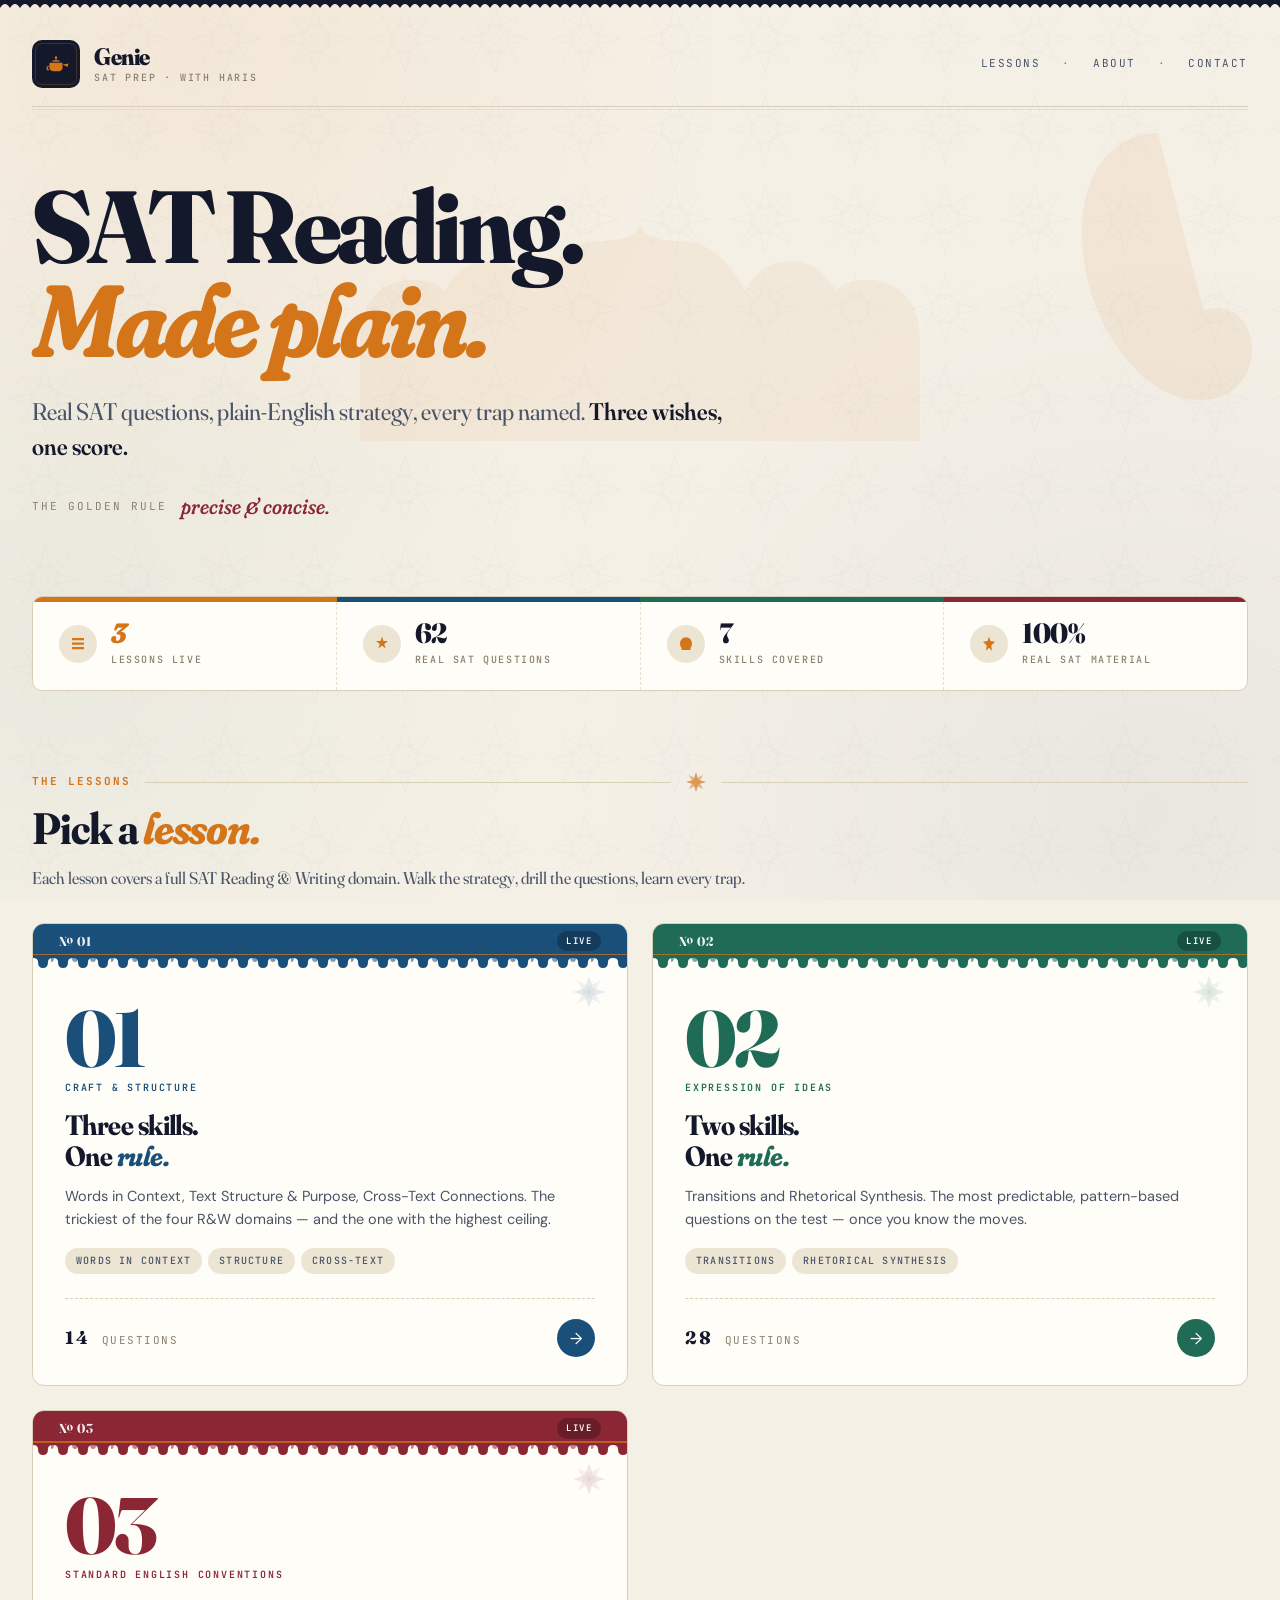
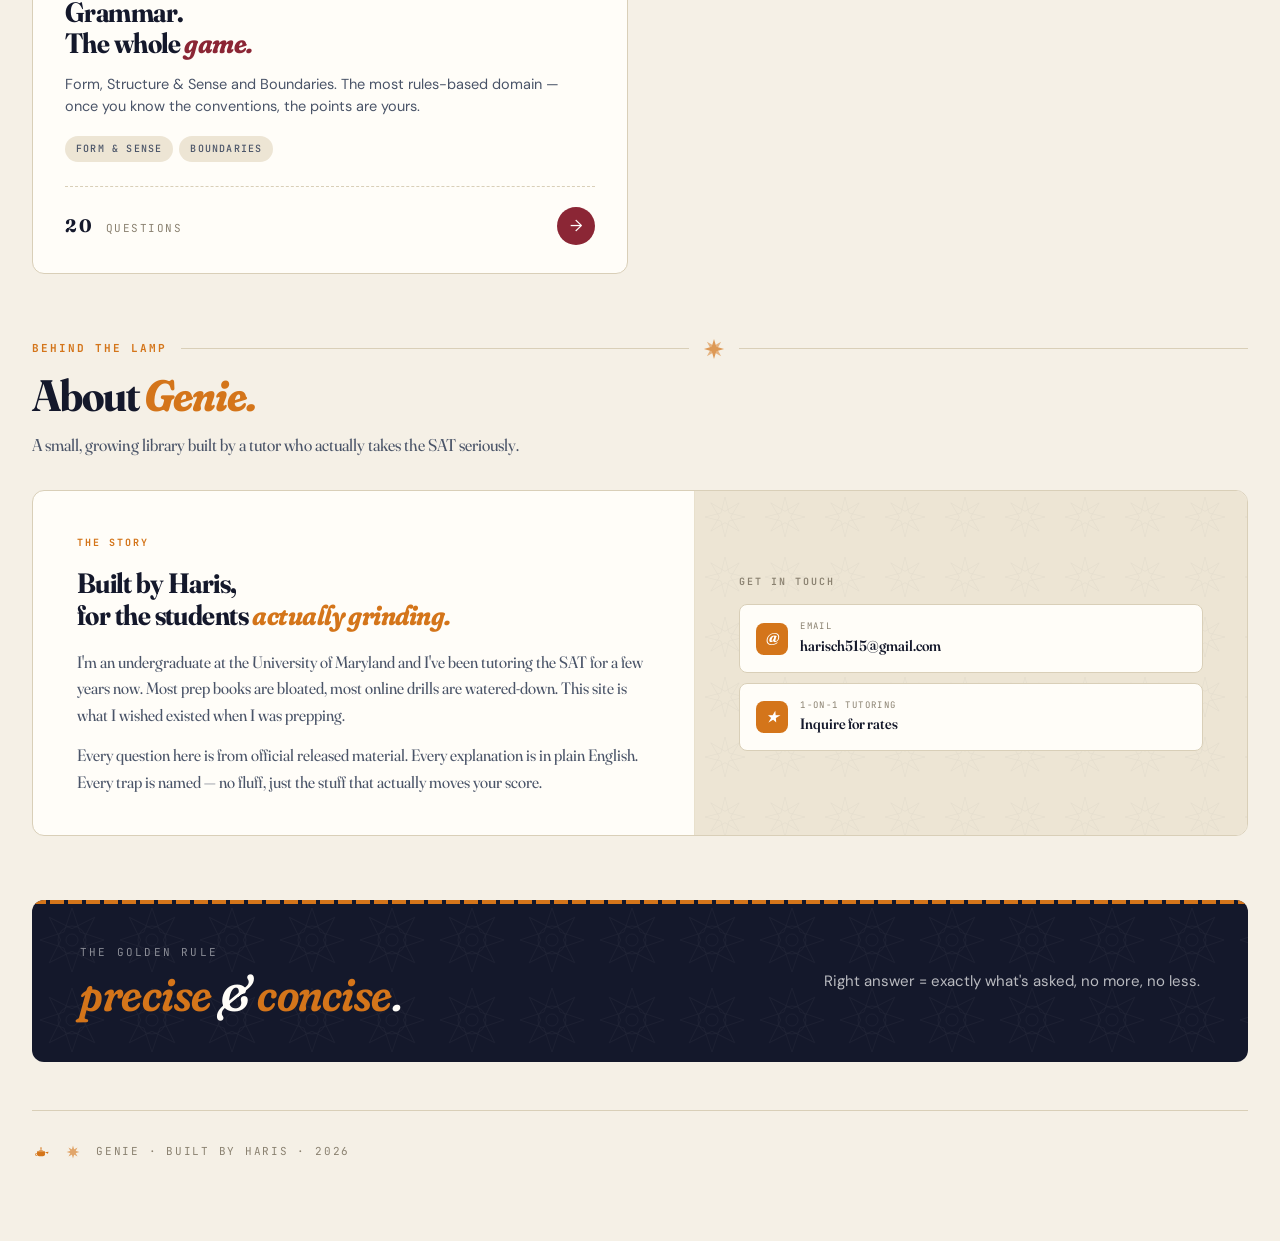
==== commit 5f83c187: "Add files via upload" ====
--- a/index.html
+++ b/index.html
@@ -62,15 +62,15 @@
   <div class="stats-bar">
     <div class="stat">
       <div class="stat-icon"><svg viewBox="0 0 24 24"><path d="M4 4 L20 4 L20 7 L4 7 Z M4 10 L20 10 L20 13 L4 13 Z M4 16 L20 16 L20 19 L4 19 Z"/></svg></div>
-      <div class="stat-body"><div class="stat-num"><em>2</em></div><div class="stat-label">Lessons live</div></div>
+      <div class="stat-body"><div class="stat-num"><em>3</em></div><div class="stat-label">Lessons live</div></div>
     </div>
     <div class="stat">
       <div class="stat-icon"><svg viewBox="0 0 24 24"><path d="M12 2 L14 8 L20 8 L15 12 L17 18 L12 14 L7 18 L9 12 L4 8 L10 8 Z"/></svg></div>
-      <div class="stat-body"><div class="stat-num">42</div><div class="stat-label">Real SAT questions</div></div>
+      <div class="stat-body"><div class="stat-num">62</div><div class="stat-label">Real SAT questions</div></div>
     </div>
     <div class="stat">
       <div class="stat-icon"><svg viewBox="0 0 24 24"><path d="M12 3 C7 3 4 7 4 12 C4 14 5 16 6 17 L6 20 L18 20 L18 17 C19 16 20 14 20 12 C20 7 17 3 12 3 Z"/></svg></div>
-      <div class="stat-body"><div class="stat-num">5</div><div class="stat-label">Skills covered</div></div>
+      <div class="stat-body"><div class="stat-num">7</div><div class="stat-label">Skills covered</div></div>
     </div>
     <div class="stat">
       <div class="stat-icon"><svg viewBox="0 0 24 24"><path d="M12 2 L14 8 L20 9 L15 14 L16 21 L12 17 L8 21 L9 14 L4 9 L10 8 Z"/></svg></div>
@@ -143,6 +143,34 @@
           <div class="card-topics"><span class="topic-pill">Transitions</span><span class="topic-pill">Rhetorical Synthesis</span></div>
           <div class="card-foot">
             <div class="card-qcount"><strong>28</strong> questions</div>
+            <div class="card-arrow">→</div>
+          </div>
+        </div>
+      </a>
+    
+      
+      <a href="standard-english-conventions.html" class="lesson-card" style="--card-color: var(--c-sec)">
+        <div class="muqarnas-frieze">
+          <div class="tier-1">
+            <span class="frieze-num">№ 03</span>
+            <span class="frieze-badge">Live</span>
+          </div>
+          <div class="tier-divider"></div>
+          <div class="tier-2"></div>
+        </div>
+        <div class="card-body">
+          <svg class="card-corner" viewBox="0 0 40 40" xmlns="http://www.w3.org/2000/svg" aria-hidden="true">
+            <path d="M20 4 L24 16 L36 20 L24 24 L20 36 L16 24 L4 20 L16 16 Z" fill="currentColor" opacity="0.6"/>
+            <path d="M20 4 L24 16 L36 20 L24 24 L20 36 L16 24 L4 20 L16 16 Z" transform="rotate(45 20 20)" fill="currentColor" opacity="0.4"/>
+            <circle cx="20" cy="20" r="2.5" fill="currentColor"/>
+          </svg>
+          <div class="card-num">03</div>
+          <div class="card-skill">Standard English Conventions</div>
+          <h3 class="card-title">Grammar.<br>The whole <em>game.</em></h3>
+          <p class="card-desc">Form, Structure &amp; Sense and Boundaries. The most rules-based domain — once you know the conventions, the points are yours.</p>
+          <div class="card-topics"><span class="topic-pill">Form &amp; Sense</span><span class="topic-pill">Boundaries</span></div>
+          <div class="card-foot">
+            <div class="card-qcount"><strong>20</strong> questions</div>
             <div class="card-arrow">→</div>
           </div>
         </div>
--- a/style.css
+++ b/style.css
@@ -32,6 +32,9 @@
   --c-cross: #6b3aa0;
   --c-trans: #1f6b56;
   --c-syn: #8c4a1c;
+  --c-sec: #8b2635;
+  --c-form: #2a6f7a;
+  --c-bound: #a04a2e;
 
   --serif: "Fraunces", Georgia, serif;
   --sans: "DM Sans", -apple-system, sans-serif;
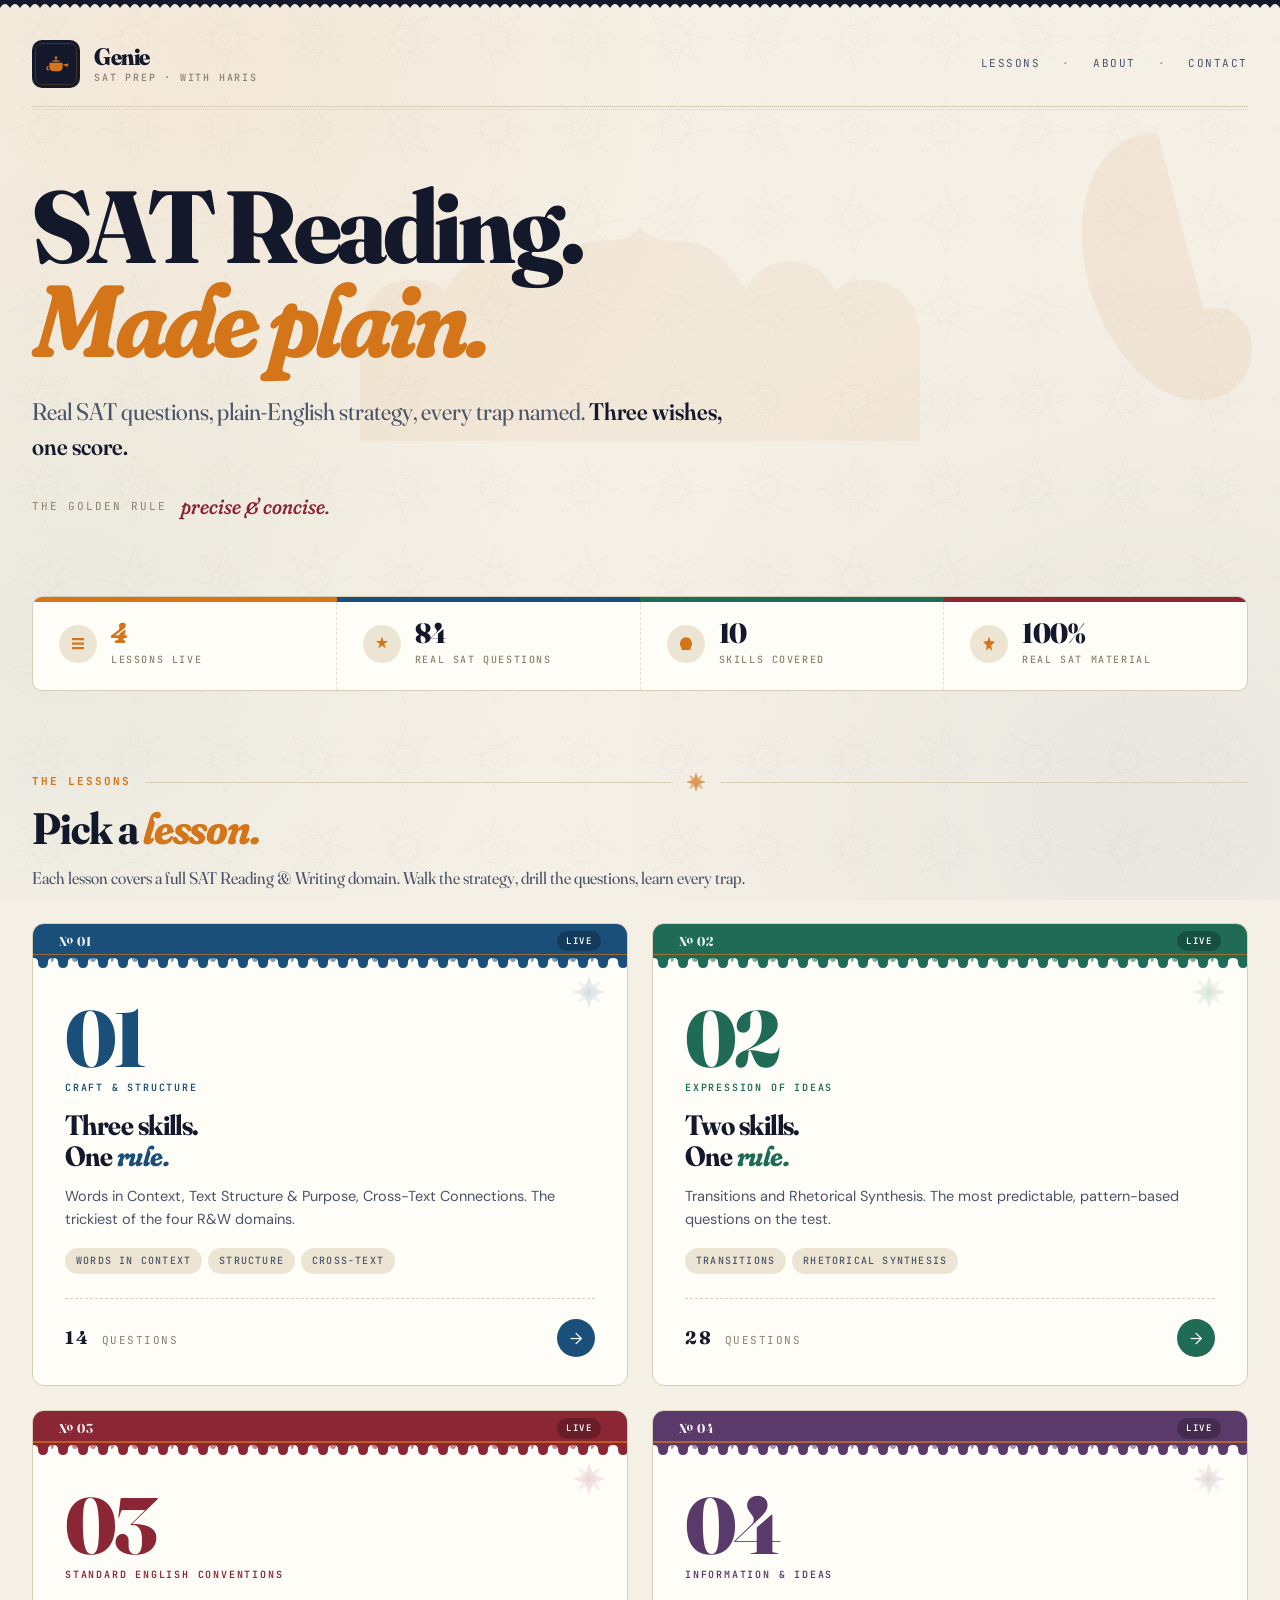
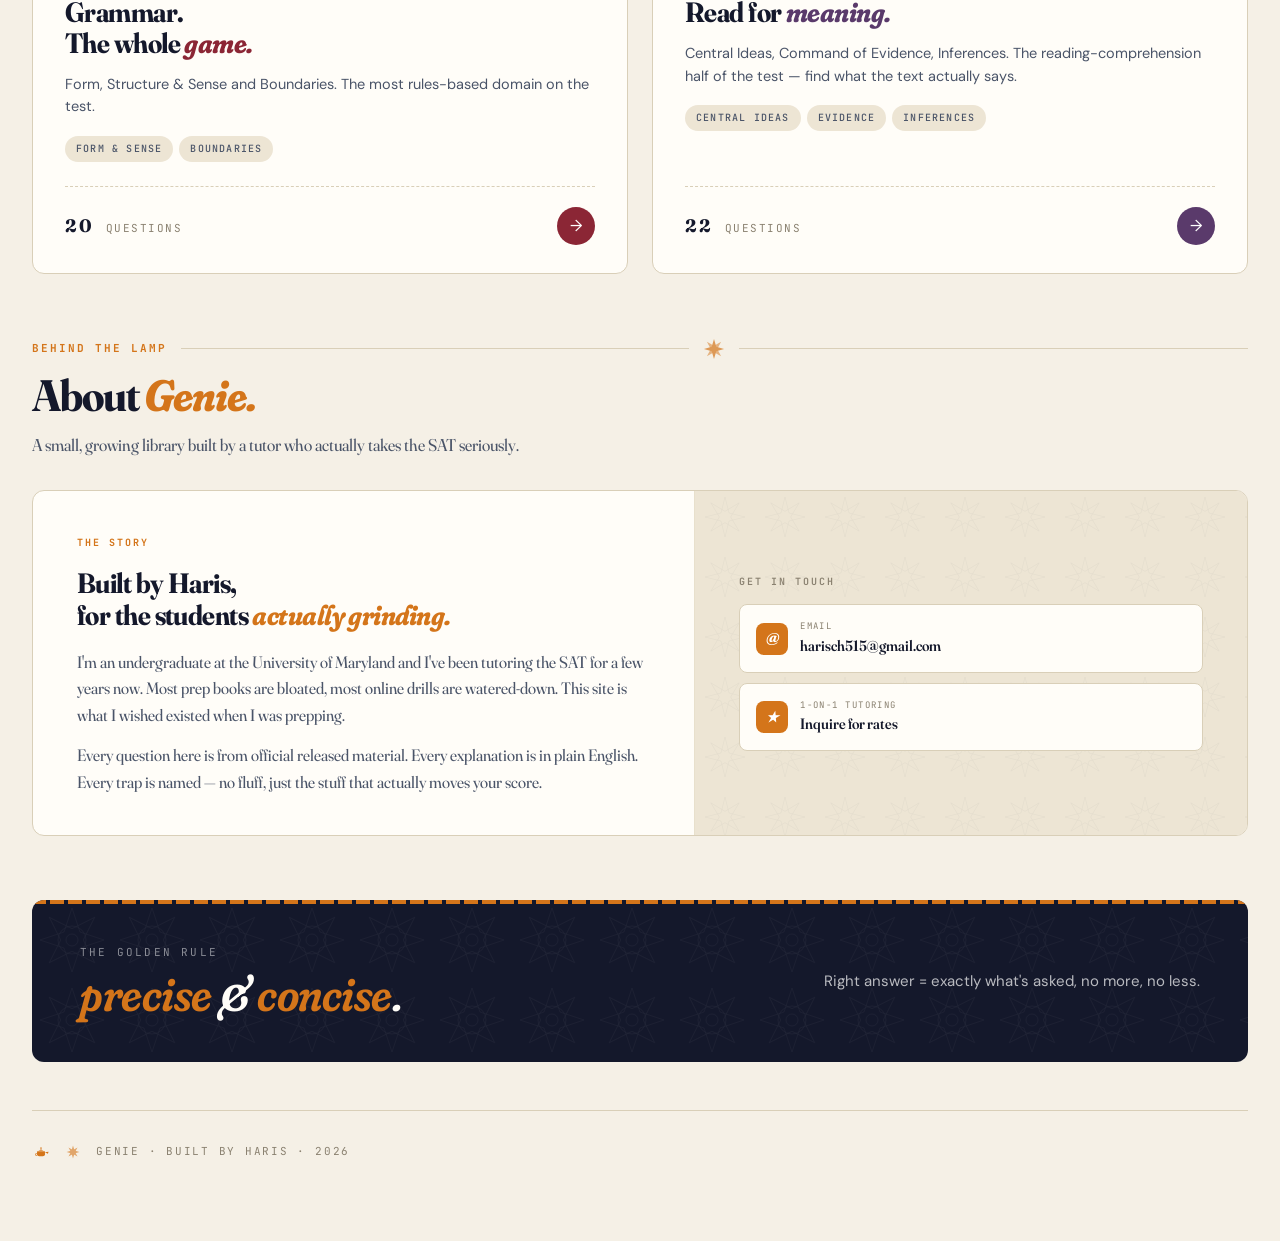
==== commit c8176927: "Add files via upload" ====
--- a/index.html
+++ b/index.html
@@ -7,8 +7,6 @@
 <meta name="description" content="Real SAT Reading & Writing questions, walked through in plain English.">
 <meta property="og:title" content="Genie · SAT Prep with Haris">
 <meta property="og:description" content="Real SAT Reading & Writing questions, walked through in plain English.">
-<meta property="og:type" content="website">
-<meta name="twitter:card" content="summary">
 <link rel="icon" type="image/svg+xml" href="data:image/svg+xml,%3Csvg xmlns='http://www.w3.org/2000/svg' viewBox='0 0 100 100'%3E%3Crect width='100' height='100' rx='18' fill='%2314182b'/%3E%3Cg fill='%23d4751a'%3E%3Ccircle cx='50' cy='28' r='4'/%3E%3Crect x='48' y='30' width='4' height='8'/%3E%3Cellipse cx='50' cy='40' rx='14' ry='2.5'/%3E%3Cpath d='M 30 46 Q 28 46 28 50 L 28 62 Q 28 72 40 74 L 60 74 Q 72 72 72 62 L 72 50 Q 72 46 70 46 Z'/%3E%3Cpath d='M 72 52 L 92 48 L 88 60 Z'/%3E%3Cpath d='M 28 56 Q 18 56 18 64 Q 18 72 24 72 L 28 70 Q 22 66 22 62 Q 22 58 28 58 Z'/%3E%3C/g%3E%3C/svg%3E">
 <link rel="preconnect" href="https://fonts.googleapis.com">
 <link rel="preconnect" href="https://fonts.gstatic.com" crossorigin>
@@ -18,17 +16,15 @@
 <body>
 <div class="app">
   <div class="frieze-top"></div>
-
   <div class="topbar">
     <a href="index.html" class="brand-link">
       <div class="brand-mark"><svg viewBox="0 0 100 100" xmlns="http://www.w3.org/2000/svg">
-        <circle cx="50" cy="28" r="4"/>
-        <rect x="48" y="30" width="4" height="8"/>
-        <ellipse cx="50" cy="40" rx="14" ry="2.5"/>
-        <path d="M 30 46 Q 28 46 28 50 L 28 62 Q 28 72 40 74 L 60 74 Q 72 72 72 62 L 72 50 Q 72 46 70 46 Z"/>
-        <path d="M 72 52 L 92 48 L 88 60 Z"/>
-        <path d="M 28 56 Q 18 56 18 64 Q 18 72 24 72 L 28 70 Q 22 66 22 62 Q 22 58 28 58 Z"/>
-      </svg></div>
+  <circle cx="50" cy="28" r="4"/><rect x="48" y="30" width="4" height="8"/>
+  <ellipse cx="50" cy="40" rx="14" ry="2.5"/>
+  <path d="M 30 46 Q 28 46 28 50 L 28 62 Q 28 72 40 74 L 60 74 Q 72 72 72 62 L 72 50 Q 72 46 70 46 Z"/>
+  <path d="M 72 52 L 92 48 L 88 60 Z"/>
+  <path d="M 28 56 Q 18 56 18 64 Q 18 72 24 72 L 28 70 Q 22 66 22 62 Q 22 58 28 58 Z"/>
+</svg></div>
       <div class="brand-text">
         <div class="brand-name">Genie</div>
         <div class="brand-tag">SAT Prep · with Haris</div>
@@ -43,12 +39,11 @@
     </nav>
   </div>
 
-
   <section class="hero">
-    <svg class="hero-arch" viewBox="0 0 720 280" xmlns="http://www.w3.org/2000/svg" aria-hidden="true" preserveAspectRatio="xMidYMid meet">
+    <svg class="hero-arch" viewBox="0 0 720 280" aria-hidden="true" preserveAspectRatio="xMidYMid meet">
       <path d="M 80 280 L 80 180 Q 80 130, 120 120 Q 150 115, 165 130 Q 180 100, 210 100 Q 240 100, 255 130 Q 280 80, 320 80 Q 360 80, 360 60 Q 360 80, 400 80 Q 440 80, 465 130 Q 480 100, 510 100 Q 540 100, 555 130 Q 570 115, 600 120 Q 640 130, 640 180 L 640 280 Z" fill="currentColor"/>
     </svg>
-    <svg class="hero-boteh" viewBox="0 0 200 280" xmlns="http://www.w3.org/2000/svg" aria-hidden="true">
+    <svg class="hero-boteh" viewBox="0 0 200 280" aria-hidden="true">
       <path d="M100,10 C55,10 30,55 38,115 C44,165 75,210 105,225 C140,243 175,228 178,195 C181,165 158,150 138,158 Z" fill="currentColor"/>
     </svg>
     <h1 class="hero-title">SAT Reading.<br><span class="accent">Made plain.</span></h1>
@@ -60,58 +55,43 @@
   </section>
 
   <div class="stats-bar">
-    <div class="stat">
-      <div class="stat-icon"><svg viewBox="0 0 24 24"><path d="M4 4 L20 4 L20 7 L4 7 Z M4 10 L20 10 L20 13 L4 13 Z M4 16 L20 16 L20 19 L4 19 Z"/></svg></div>
-      <div class="stat-body"><div class="stat-num"><em>3</em></div><div class="stat-label">Lessons live</div></div>
-    </div>
-    <div class="stat">
-      <div class="stat-icon"><svg viewBox="0 0 24 24"><path d="M12 2 L14 8 L20 8 L15 12 L17 18 L12 14 L7 18 L9 12 L4 8 L10 8 Z"/></svg></div>
-      <div class="stat-body"><div class="stat-num">62</div><div class="stat-label">Real SAT questions</div></div>
-    </div>
-    <div class="stat">
-      <div class="stat-icon"><svg viewBox="0 0 24 24"><path d="M12 3 C7 3 4 7 4 12 C4 14 5 16 6 17 L6 20 L18 20 L18 17 C19 16 20 14 20 12 C20 7 17 3 12 3 Z"/></svg></div>
-      <div class="stat-body"><div class="stat-num">7</div><div class="stat-label">Skills covered</div></div>
-    </div>
-    <div class="stat">
-      <div class="stat-icon"><svg viewBox="0 0 24 24"><path d="M12 2 L14 8 L20 9 L15 14 L16 21 L12 17 L8 21 L9 14 L4 9 L10 8 Z"/></svg></div>
-      <div class="stat-body"><div class="stat-num">100%</div><div class="stat-label">Real SAT material</div></div>
-    </div>
+    <div class="stat"><div class="stat-icon"><svg viewBox="0 0 24 24"><path d="M4 4 L20 4 L20 7 L4 7 Z M4 10 L20 10 L20 13 L4 13 Z M4 16 L20 16 L20 19 L4 19 Z"/></svg></div>
+      <div class="stat-body"><div class="stat-num"><em>4</em></div><div class="stat-label">Lessons live</div></div></div>
+    <div class="stat"><div class="stat-icon"><svg viewBox="0 0 24 24"><path d="M12 2 L14 8 L20 8 L15 12 L17 18 L12 14 L7 18 L9 12 L4 8 L10 8 Z"/></svg></div>
+      <div class="stat-body"><div class="stat-num">84</div><div class="stat-label">Real SAT questions</div></div></div>
+    <div class="stat"><div class="stat-icon"><svg viewBox="0 0 24 24"><path d="M12 3 C7 3 4 7 4 12 C4 14 5 16 6 17 L6 20 L18 20 L18 17 C19 16 20 14 20 12 C20 7 17 3 12 3 Z"/></svg></div>
+      <div class="stat-body"><div class="stat-num">10</div><div class="stat-label">Skills covered</div></div></div>
+    <div class="stat"><div class="stat-icon"><svg viewBox="0 0 24 24"><path d="M12 2 L14 8 L20 9 L15 14 L16 21 L12 17 L8 21 L9 14 L4 9 L10 8 Z"/></svg></div>
+      <div class="stat-body"><div class="stat-num">100%</div><div class="stat-label">Real SAT material</div></div></div>
   </div>
 
   <section class="section" id="lessons">
     <div class="section-hdr">
       <div class="section-eyebrow">The Lessons</div>
-      <span class="section-rule"></span>
-      <svg class="ornament-star" viewBox="0 0 24 24" xmlns="http://www.w3.org/2000/svg" aria-hidden="true">
-        <path d="M12 1 L14.5 9.5 L23 12 L14.5 14.5 L12 23 L9.5 14.5 L1 12 L9.5 9.5 Z"/>
-        <path d="M12 1 L14.5 9.5 L23 12 L14.5 14.5 L12 23 L9.5 14.5 L1 12 L9.5 9.5 Z" transform="rotate(45 12 12)" opacity="0.7"/>
-      </svg>
-      <span class="section-rule"></span>
+      <span class="section-rule"></span><svg class="ornament-star" viewBox="0 0 24 24" aria-hidden="true">
+  <path d="M12 1 L14.5 9.5 L23 12 L14.5 14.5 L12 23 L9.5 14.5 L1 12 L9.5 9.5 Z"/>
+  <path d="M12 1 L14.5 9.5 L23 12 L14.5 14.5 L12 23 L9.5 14.5 L1 12 L9.5 9.5 Z" transform="rotate(45 12 12)" opacity="0.7"/>
+</svg><span class="section-rule"></span>
     </div>
     <h2 class="section-title">Pick a <em>lesson.</em></h2>
     <p class="section-sub">Each lesson covers a full SAT Reading &amp; Writing domain. Walk the strategy, drill the questions, learn every trap.</p>
-
     <div class="lesson-grid">
-      
       <a href="craft-and-structure.html" class="lesson-card" style="--card-color: var(--c-cs)">
         <div class="muqarnas-frieze">
-          <div class="tier-1">
-            <span class="frieze-num">№ 01</span>
-            <span class="frieze-badge">Live</span>
-          </div>
-          <div class="tier-divider"></div>
-          <div class="tier-2"></div>
-        </div>
-        <div class="card-body">
-          <svg class="card-corner" viewBox="0 0 40 40" xmlns="http://www.w3.org/2000/svg" aria-hidden="true">
-            <path d="M20 4 L24 16 L36 20 L24 24 L20 36 L16 24 L4 20 L16 16 Z" fill="currentColor" opacity="0.6"/>
-            <path d="M20 4 L24 16 L36 20 L24 24 L20 36 L16 24 L4 20 L16 16 Z" transform="rotate(45 20 20)" fill="currentColor" opacity="0.4"/>
-            <circle cx="20" cy="20" r="2.5" fill="currentColor"/>
-          </svg>
+          <div class="tier-1"><span class="frieze-num">№ 01</span><span class="frieze-badge">Live</span></div>
+          <div class="tier-divider"></div>
+          <div class="tier-2"></div>
+        </div>
+        <div class="card-body">
+          <svg class="card-corner" viewBox="0 0 40 40" aria-hidden="true">
+  <path d="M20 4 L24 16 L36 20 L24 24 L20 36 L16 24 L4 20 L16 16 Z" fill="currentColor" opacity="0.6"/>
+  <path d="M20 4 L24 16 L36 20 L24 24 L20 36 L16 24 L4 20 L16 16 Z" transform="rotate(45 20 20)" fill="currentColor" opacity="0.4"/>
+  <circle cx="20" cy="20" r="2.5" fill="currentColor"/>
+</svg>
           <div class="card-num">01</div>
           <div class="card-skill">Craft &amp; Structure</div>
           <h3 class="card-title">Three skills.<br>One <em>rule.</em></h3>
-          <p class="card-desc">Words in Context, Text Structure &amp; Purpose, Cross-Text Connections. The trickiest of the four R&amp;W domains — and the one with the highest ceiling.</p>
+          <p class="card-desc">Words in Context, Text Structure &amp; Purpose, Cross-Text Connections. The trickiest of the four R&amp;W domains.</p>
           <div class="card-topics"><span class="topic-pill">Words in Context</span><span class="topic-pill">Structure</span><span class="topic-pill">Cross-Text</span></div>
           <div class="card-foot">
             <div class="card-qcount"><strong>14</strong> questions</div>
@@ -119,27 +99,22 @@
           </div>
         </div>
       </a>
-    
-      
       <a href="expression-of-ideas.html" class="lesson-card" style="--card-color: var(--c-eoi)">
         <div class="muqarnas-frieze">
-          <div class="tier-1">
-            <span class="frieze-num">№ 02</span>
-            <span class="frieze-badge">Live</span>
-          </div>
-          <div class="tier-divider"></div>
-          <div class="tier-2"></div>
-        </div>
-        <div class="card-body">
-          <svg class="card-corner" viewBox="0 0 40 40" xmlns="http://www.w3.org/2000/svg" aria-hidden="true">
-            <path d="M20 4 L24 16 L36 20 L24 24 L20 36 L16 24 L4 20 L16 16 Z" fill="currentColor" opacity="0.6"/>
-            <path d="M20 4 L24 16 L36 20 L24 24 L20 36 L16 24 L4 20 L16 16 Z" transform="rotate(45 20 20)" fill="currentColor" opacity="0.4"/>
-            <circle cx="20" cy="20" r="2.5" fill="currentColor"/>
-          </svg>
+          <div class="tier-1"><span class="frieze-num">№ 02</span><span class="frieze-badge">Live</span></div>
+          <div class="tier-divider"></div>
+          <div class="tier-2"></div>
+        </div>
+        <div class="card-body">
+          <svg class="card-corner" viewBox="0 0 40 40" aria-hidden="true">
+  <path d="M20 4 L24 16 L36 20 L24 24 L20 36 L16 24 L4 20 L16 16 Z" fill="currentColor" opacity="0.6"/>
+  <path d="M20 4 L24 16 L36 20 L24 24 L20 36 L16 24 L4 20 L16 16 Z" transform="rotate(45 20 20)" fill="currentColor" opacity="0.4"/>
+  <circle cx="20" cy="20" r="2.5" fill="currentColor"/>
+</svg>
           <div class="card-num">02</div>
           <div class="card-skill">Expression of Ideas</div>
           <h3 class="card-title">Two skills.<br>One <em>rule.</em></h3>
-          <p class="card-desc">Transitions and Rhetorical Synthesis. The most predictable, pattern-based questions on the test — once you know the moves.</p>
+          <p class="card-desc">Transitions and Rhetorical Synthesis. The most predictable, pattern-based questions on the test.</p>
           <div class="card-topics"><span class="topic-pill">Transitions</span><span class="topic-pill">Rhetorical Synthesis</span></div>
           <div class="card-foot">
             <div class="card-qcount"><strong>28</strong> questions</div>
@@ -147,27 +122,22 @@
           </div>
         </div>
       </a>
-    
-      
       <a href="standard-english-conventions.html" class="lesson-card" style="--card-color: var(--c-sec)">
         <div class="muqarnas-frieze">
-          <div class="tier-1">
-            <span class="frieze-num">№ 03</span>
-            <span class="frieze-badge">Live</span>
-          </div>
-          <div class="tier-divider"></div>
-          <div class="tier-2"></div>
-        </div>
-        <div class="card-body">
-          <svg class="card-corner" viewBox="0 0 40 40" xmlns="http://www.w3.org/2000/svg" aria-hidden="true">
-            <path d="M20 4 L24 16 L36 20 L24 24 L20 36 L16 24 L4 20 L16 16 Z" fill="currentColor" opacity="0.6"/>
-            <path d="M20 4 L24 16 L36 20 L24 24 L20 36 L16 24 L4 20 L16 16 Z" transform="rotate(45 20 20)" fill="currentColor" opacity="0.4"/>
-            <circle cx="20" cy="20" r="2.5" fill="currentColor"/>
-          </svg>
+          <div class="tier-1"><span class="frieze-num">№ 03</span><span class="frieze-badge">Live</span></div>
+          <div class="tier-divider"></div>
+          <div class="tier-2"></div>
+        </div>
+        <div class="card-body">
+          <svg class="card-corner" viewBox="0 0 40 40" aria-hidden="true">
+  <path d="M20 4 L24 16 L36 20 L24 24 L20 36 L16 24 L4 20 L16 16 Z" fill="currentColor" opacity="0.6"/>
+  <path d="M20 4 L24 16 L36 20 L24 24 L20 36 L16 24 L4 20 L16 16 Z" transform="rotate(45 20 20)" fill="currentColor" opacity="0.4"/>
+  <circle cx="20" cy="20" r="2.5" fill="currentColor"/>
+</svg>
           <div class="card-num">03</div>
           <div class="card-skill">Standard English Conventions</div>
           <h3 class="card-title">Grammar.<br>The whole <em>game.</em></h3>
-          <p class="card-desc">Form, Structure &amp; Sense and Boundaries. The most rules-based domain — once you know the conventions, the points are yours.</p>
+          <p class="card-desc">Form, Structure &amp; Sense and Boundaries. The most rules-based domain on the test.</p>
           <div class="card-topics"><span class="topic-pill">Form &amp; Sense</span><span class="topic-pill">Boundaries</span></div>
           <div class="card-foot">
             <div class="card-qcount"><strong>20</strong> questions</div>
@@ -175,23 +145,41 @@
           </div>
         </div>
       </a>
-    
-    </div>
+      <a href="information-and-ideas.html" class="lesson-card" style="--card-color: var(--c-iai)">
+        <div class="muqarnas-frieze">
+          <div class="tier-1"><span class="frieze-num">№ 04</span><span class="frieze-badge">Live</span></div>
+          <div class="tier-divider"></div>
+          <div class="tier-2"></div>
+        </div>
+        <div class="card-body">
+          <svg class="card-corner" viewBox="0 0 40 40" aria-hidden="true">
+  <path d="M20 4 L24 16 L36 20 L24 24 L20 36 L16 24 L4 20 L16 16 Z" fill="currentColor" opacity="0.6"/>
+  <path d="M20 4 L24 16 L36 20 L24 24 L20 36 L16 24 L4 20 L16 16 Z" transform="rotate(45 20 20)" fill="currentColor" opacity="0.4"/>
+  <circle cx="20" cy="20" r="2.5" fill="currentColor"/>
+</svg>
+          <div class="card-num">04</div>
+          <div class="card-skill">Information &amp; Ideas</div>
+          <h3 class="card-title">Read for <em>meaning.</em></h3>
+          <p class="card-desc">Central Ideas, Command of Evidence, Inferences. The reading-comprehension half of the test — find what the text actually says.</p>
+          <div class="card-topics"><span class="topic-pill">Central Ideas</span><span class="topic-pill">Evidence</span><span class="topic-pill">Inferences</span></div>
+          <div class="card-foot">
+            <div class="card-qcount"><strong>22</strong> questions</div>
+            <div class="card-arrow">→</div>
+          </div>
+        </div>
+      </a></div>
   </section>
 
   <section class="section" id="about">
     <div class="section-hdr">
       <div class="section-eyebrow">Behind the Lamp</div>
-      <span class="section-rule"></span>
-      <svg class="ornament-star" viewBox="0 0 24 24" xmlns="http://www.w3.org/2000/svg" aria-hidden="true">
-        <path d="M12 1 L14.5 9.5 L23 12 L14.5 14.5 L12 23 L9.5 14.5 L1 12 L9.5 9.5 Z"/>
-        <path d="M12 1 L14.5 9.5 L23 12 L14.5 14.5 L12 23 L9.5 14.5 L1 12 L9.5 9.5 Z" transform="rotate(45 12 12)" opacity="0.7"/>
-      </svg>
-      <span class="section-rule"></span>
+      <span class="section-rule"></span><svg class="ornament-star" viewBox="0 0 24 24" aria-hidden="true">
+  <path d="M12 1 L14.5 9.5 L23 12 L14.5 14.5 L12 23 L9.5 14.5 L1 12 L9.5 9.5 Z"/>
+  <path d="M12 1 L14.5 9.5 L23 12 L14.5 14.5 L12 23 L9.5 14.5 L1 12 L9.5 9.5 Z" transform="rotate(45 12 12)" opacity="0.7"/>
+</svg><span class="section-rule"></span>
     </div>
     <h2 class="section-title">About <em>Genie.</em></h2>
     <p class="section-sub">A small, growing library built by a tutor who actually takes the SAT seriously.</p>
-
     <div class="about">
       <div class="about-left">
         <div class="about-eyebrow">The Story</div>
@@ -202,30 +190,19 @@
       <div class="about-right">
         <div class="contact-eyebrow">Get in touch</div>
         <ul class="contact-list">
-          <li>
-            <a class="contact-item" href="mailto:harisch515@gmail.com">
-              <span class="contact-icon">@</span>
-              <div>
-                <div class="contact-label">Email</div>
-                <div class="contact-value">harisch515@gmail.com</div>
-              </div>
-            </a>
-          </li>
-          <li>
-            <a class="contact-item" href="mailto:harisch515@gmail.com?subject=SAT%20Tutoring%20Inquiry">
-              <span class="contact-icon">★</span>
-              <div>
-                <div class="contact-label">1-on-1 tutoring</div>
-                <div class="contact-value">Inquire for rates</div>
-              </div>
-            </a>
-          </li>
+          <li><a class="contact-item" href="mailto:harisch515@gmail.com">
+            <span class="contact-icon">@</span>
+            <div><div class="contact-label">Email</div><div class="contact-value">harisch515@gmail.com</div></div>
+          </a></li>
+          <li><a class="contact-item" href="mailto:harisch515@gmail.com?subject=SAT%20Tutoring%20Inquiry">
+            <span class="contact-icon">★</span>
+            <div><div class="contact-label">1-on-1 tutoring</div><div class="contact-value">Inquire for rates</div></div>
+          </a></li>
         </ul>
       </div>
     </div>
   </section>
 
-  
   <div class="golden-rule-strip">
     <div>
       <div class="rule-label">The Golden Rule</div>
@@ -234,13 +211,10 @@
     <div class="rule-sub">Right answer = exactly what's asked, no more, no less.</div>
   </div>
 
-
-  
   <div class="footer">
     <div class="footer-brand">
-      <svg class="footer-lamp" viewBox="0 0 100 100" xmlns="http://www.w3.org/2000/svg">
-        <circle cx="50" cy="28" r="4"/>
-        <rect x="48" y="30" width="4" height="8"/>
+      <svg class="footer-lamp" viewBox="0 0 100 100">
+        <circle cx="50" cy="28" r="4"/><rect x="48" y="30" width="4" height="8"/>
         <ellipse cx="50" cy="40" rx="14" ry="2.5"/>
         <path d="M 30 46 Q 28 46 28 50 L 28 62 Q 28 72 40 74 L 60 74 Q 72 72 72 62 L 72 50 Q 72 46 70 46 Z"/>
         <path d="M 72 52 L 92 48 L 88 60 Z"/>
@@ -256,4 +230,3 @@
 </div>
 </body>
 </html>
-
--- a/style.css
+++ b/style.css
@@ -35,6 +35,10 @@
   --c-sec: #8b2635;
   --c-form: #2a6f7a;
   --c-bound: #a04a2e;
+  --c-iai: #5a3a6b;
+  --c-central: #4a4a8c;
+  --c-evidence: #2d6b7a;
+  --c-inferences: #8c3a5c;
 
   --serif: "Fraunces", Georgia, serif;
   --sans: "DM Sans", -apple-system, sans-serif;
@@ -1013,3 +1017,14 @@
 }
 .choice.correct .vote-tally { background: var(--correct); color: white; }
 .choice.wrong .vote-tally { background: var(--wrong); color: white; }
+
+
+/* ============ CHART WRAPPER (Command of Evidence) ============ */
+.chart-wrap {
+  margin: 24px 0 28px;
+  padding: 20px 24px;
+  background: var(--paper);
+  border: 1px solid var(--rule);
+  border-radius: 8px;
+  overflow-x: auto;
+}
